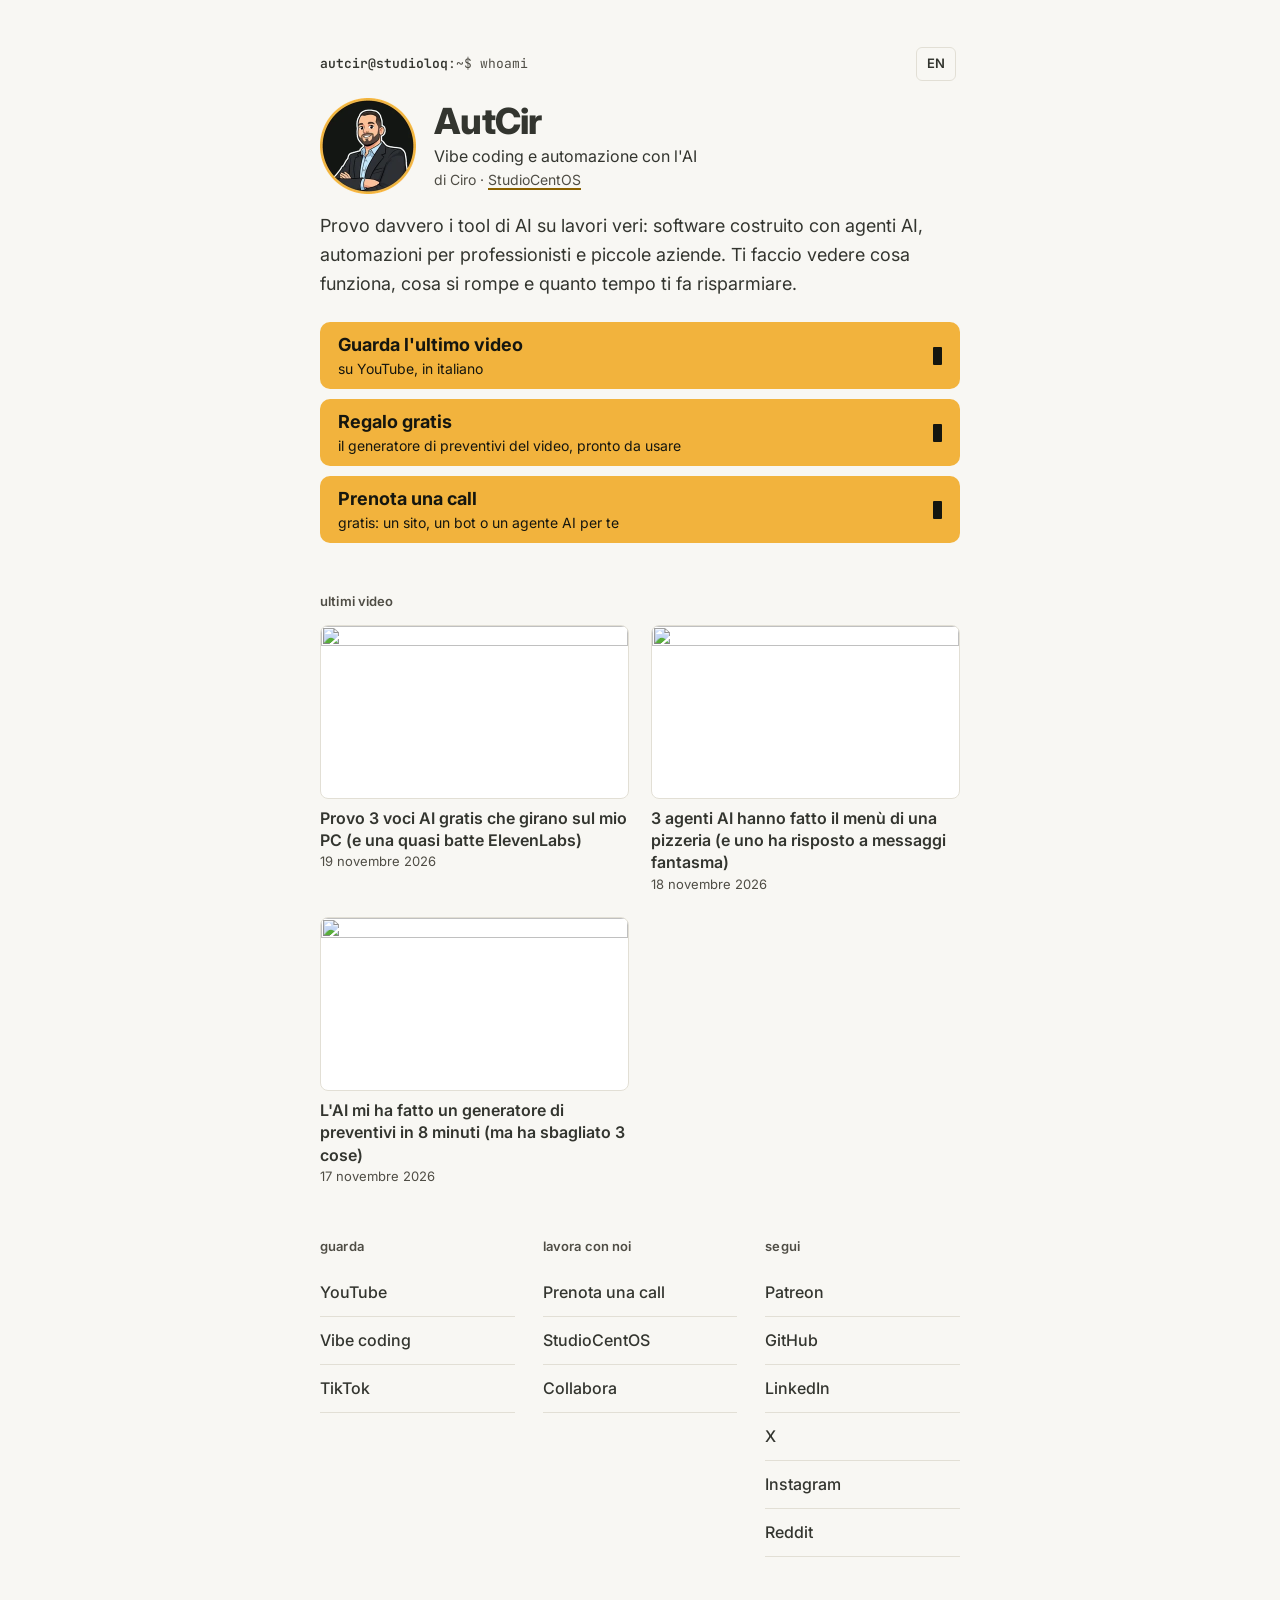
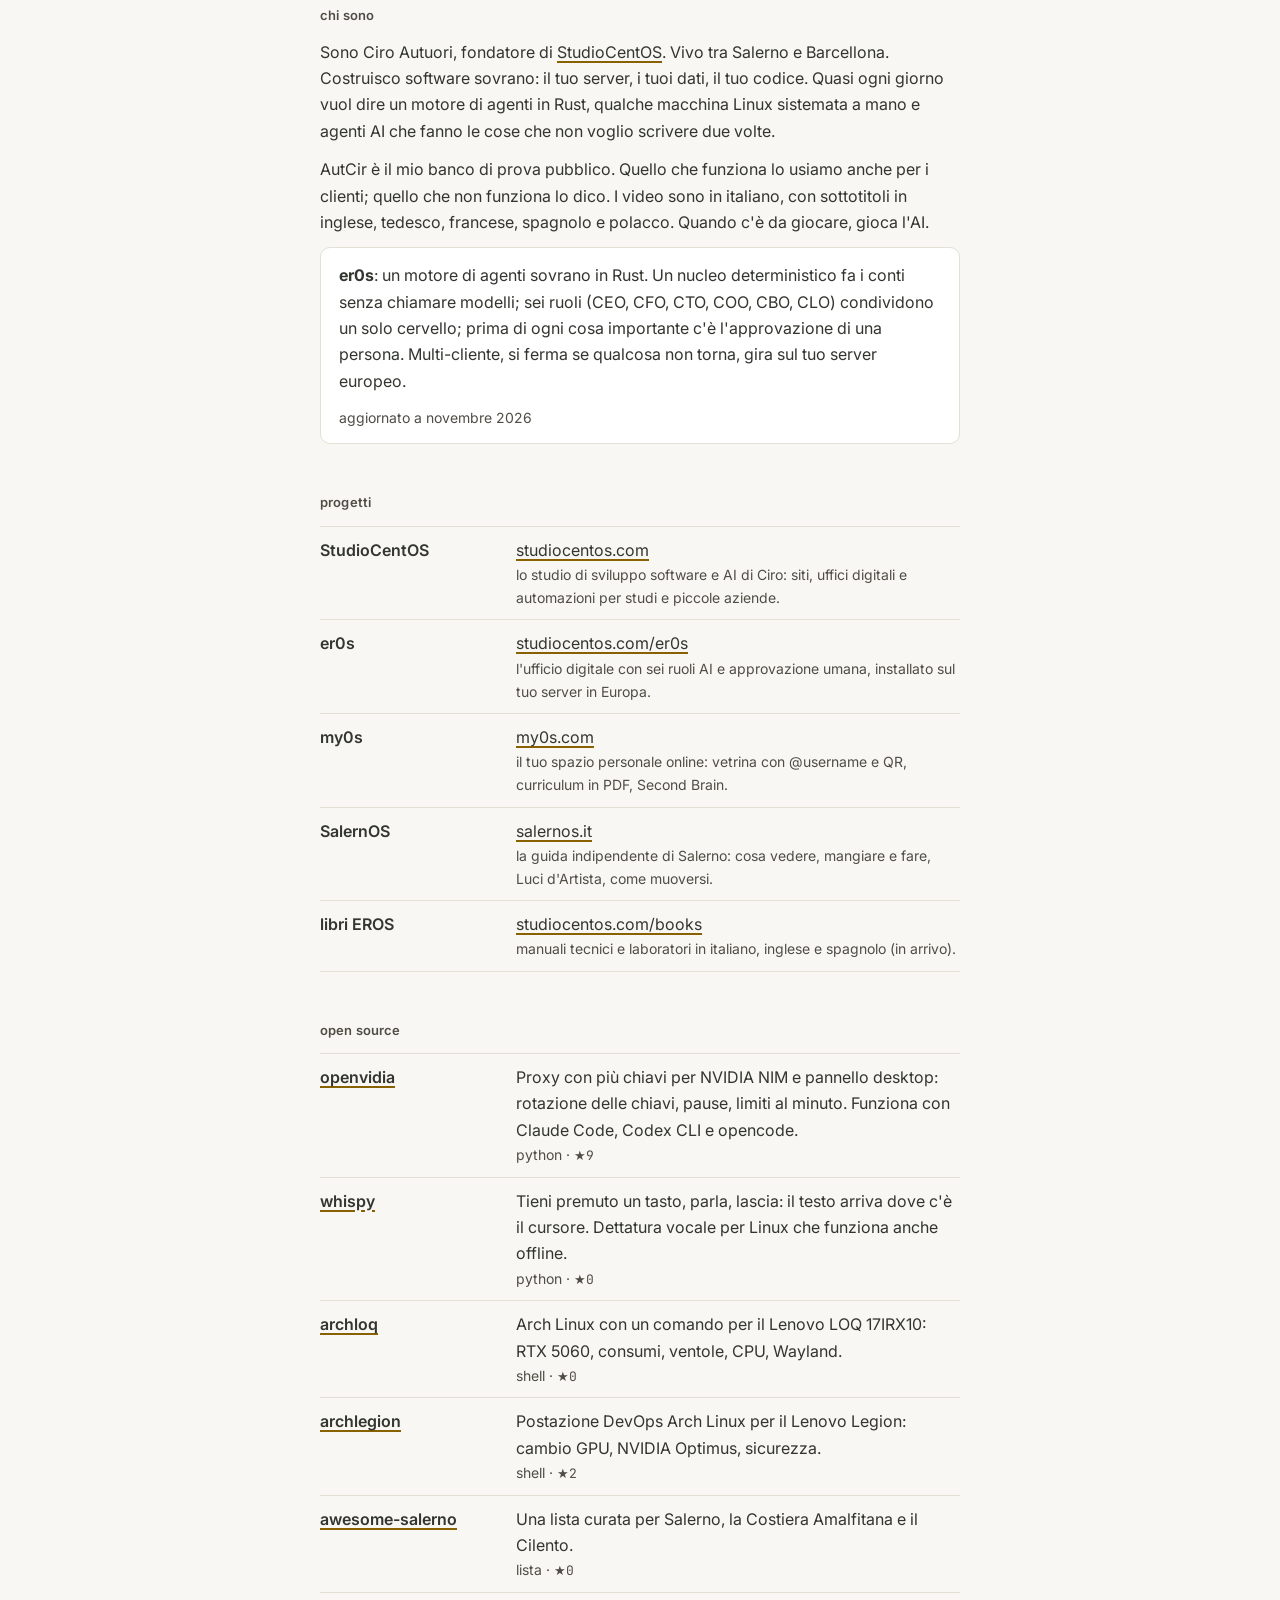
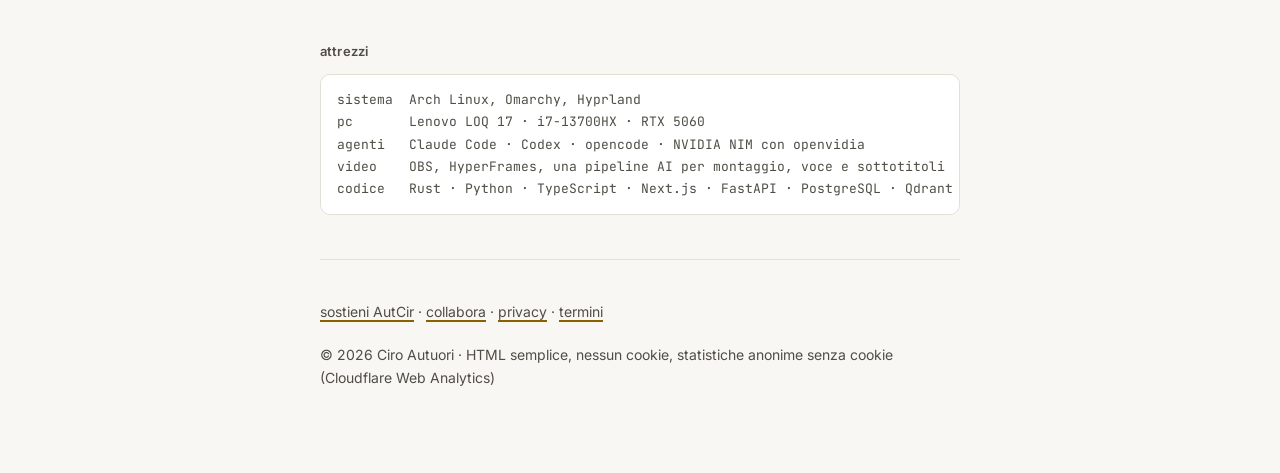
==== index.html @ 41c31375 "feat(web): collega la diagnostica browser alla holding (#2690)" ====
<!doctype html>
<html lang="it">
<head>
<meta charset="utf-8">
<meta name="viewport" content="width=device-width,initial-scale=1">
<title>AutCir · tool di AI provati davvero</title>
<meta name="description" content="AutCir: vibe coding e automazione con l'AI, in italiano. Provo davvero i tool di AI su lavori veri, errori compresi. Di Ciro Autuori, StudioCentOS.">
<link rel="canonical" href="https://autcir.studiocentos.com/">
<link rel="alternate" hreflang="it" href="https://autcir.studiocentos.com/">
<link rel="alternate" hreflang="en" href="https://autcir.studiocentos.com/en/">
<link rel="alternate" hreflang="x-default" href="https://autcir.studiocentos.com/">
<meta property="og:title" content="AutCir · tool di AI provati davvero">
<meta property="og:description" content="Vibe coding e automazione con l'AI, in italiano: provo davvero i tool su lavori veri, errori compresi.">
<meta property="og:url" content="https://autcir.studiocentos.com/">
<meta property="og:locale" content="it_IT">
<meta property="og:locale:alternate" content="en_US">
<meta name="twitter:title" content="AutCir · tool di AI provati davvero">
<meta name="twitter:description" content="Vibe coding e automazione con l'AI, in italiano: provo davvero i tool su lavori veri, errori compresi.">
<link rel="me" href="https://github.com/autcir">
<link rel="me" href="https://x.com/autcir">
<link rel="me" href="https://www.instagram.com/autcir/">
<link rel="me" href="https://www.reddit.com/user/ciroautuori/">
<link rel="me" href="https://www.youtube.com/@autcir">
<link rel="preconnect" href="https://fonts.googleapis.com">
<link rel="preconnect" href="https://fonts.gstatic.com" crossorigin>
<link rel="stylesheet" href="https://fonts.googleapis.com/css2?family=Inter:wght@400;500;600;700;800&family=JetBrains+Mono:wght@400;600&display=swap">
<link rel="stylesheet" href="style.css">
<link rel="icon" href="img/avatar-192.png" type="image/png">
<meta name="theme-color" content="#f8f7f3" media="(prefers-color-scheme: light)">
<meta name="theme-color" content="#1b1d19" media="(prefers-color-scheme: dark)">
<meta property="og:site_name" content="AutCir">
<meta property="og:type" content="website">
<meta property="og:image" content="https://autcir.studiocentos.com/img/og.png">
<meta property="og:image:width" content="1200">
<meta property="og:image:height" content="630">
<meta property="og:image:alt" content="AutCir: tool di AI provati davvero">
<meta name="twitter:card" content="summary_large_image">
<meta name="twitter:site" content="@autcir">
<meta name="twitter:image" content="https://autcir.studiocentos.com/img/og.png">
<script defer src="https://static.cloudflareinsights.com/beacon.min.js" data-cf-beacon='{"token": "d283405b8be24a3fba5f334cd611d1de"}'></script>
<script async src="https://studiocentos.com/browser-errors.js" data-collector="holding" crossorigin="anonymous" referrerpolicy="no-referrer"></script>
</head>
<body>
<main>

<div class="top">
  <div class="prompt"><b>autcir@studioloq</b>:~$ whoami</div>
  <div class="lang"><a href="en/" hreflang="en" lang="en" title="English version">EN</a></div>
</div>

<div class="who">
  <picture>
    <source srcset="img/avatar-192.webp" type="image/webp">
    <img src="img/avatar-192.png" width="96" height="96" alt="Avatar di AutCir: Ciro disegnato, braccia incrociate">
  </picture>
  <div>
    <h1>AutCir</h1>
    <p>Vibe coding e automazione con l'AI<br><span>di Ciro · <a href="https://studiocentos.com">StudioCentOS</a></span></p>
  </div>
</div>

<p class="lead">Provo davvero i tool di AI su lavori veri: software costruito con agenti AI, automazioni per
professionisti e piccole aziende. Ti faccio vedere cosa funziona, cosa si rompe e quanto tempo ti fa risparmiare.</p>

<ul class="cta">
  <li><a data-ultimo href="https://www.youtube.com/watch?v=ykiTc5raidc"><span>Guarda l'ultimo video<small>su YouTube, in italiano</small></span></a></li>
  <li><a href="https://www.patreon.com/AutCir/posts/generatore-di-mi-175543773"><span>Regalo gratis<small>il generatore di preventivi del video, pronto da usare</small></span></a></li>
  <li><a href="https://studiocentos.com/prenota"><span>Prenota una call<small>gratis: un sito, un bot o un agente AI per te</small></span></a></li>
</ul>

<h2>ultimi video</h2>
<!-- video:inizio -->
<ul class="video">
  <li><a href="https://www.youtube.com/watch?v=ykiTc5raidc"><img src="https://i.ytimg.com/vi/ykiTc5raidc/hqdefault.jpg" width="480" height="270" alt="" loading="lazy" decoding="async"><span class="vt">Provo 3 voci AI gratis che girano sul mio PC (e una quasi batte ElevenLabs)</span><time datetime="2026-11-19">19 novembre 2026</time></a></li>
  <li><a href="https://www.youtube.com/watch?v=FcA3yZUQg6w"><img src="https://i.ytimg.com/vi/FcA3yZUQg6w/hqdefault.jpg" width="480" height="270" alt="" loading="lazy" decoding="async"><span class="vt">3 agenti AI hanno fatto il menù di una pizzeria (e uno ha risposto a messaggi fantasma)</span><time datetime="2026-11-18">18 novembre 2026</time></a></li>
  <li><a href="https://www.youtube.com/watch?v=nfrKekQ1xNw"><img src="https://i.ytimg.com/vi/nfrKekQ1xNw/hqdefault.jpg" width="480" height="270" alt="" loading="lazy" decoding="async"><span class="vt">L&#x27;AI mi ha fatto un generatore di preventivi in 8 minuti (ma ha sbagliato 3 cose)</span><time datetime="2026-11-17">17 novembre 2026</time></a></li>
</ul>
<!-- video:fine -->

<div class="groups">
  <section>
    <h2>guarda</h2>
    <ul>
      <li><a href="https://www.youtube.com/@autcir" rel="me">YouTube<span>@autcir</span></a></li>
      <li><a href="https://www.youtube.com/playlist?list=PLRyxrvOBVhNk">Vibe coding<span>playlist</span></a></li>
      <li><a href="https://www.tiktok.com/@autcir_">TikTok<span>@autcir_</span></a></li>
    </ul>
  </section>
  <section>
    <h2>lavora con noi</h2>
    <ul>
      <li><a href="https://studiocentos.com/prenota">Prenota una call<span>gratis</span></a></li>
      <li><a href="https://studiocentos.com">StudioCentOS<span>siti, bot, AI</span></a></li>
      <li><a href="collabora.html">Collabora<span>marchi</span></a></li>
    </ul>
  </section>
  <section>
    <h2>segui</h2>
    <ul>
      <li><a href="https://www.patreon.com/AutCir">Patreon<span>community</span></a></li>
      <li><a href="https://github.com/autcir" rel="me">GitHub</a></li>
      <li><a href="https://linkedin.com/in/ciroautuori">LinkedIn</a></li>
      <li><a href="https://x.com/autcir" rel="me">X</a></li>
      <li><a href="https://www.instagram.com/autcir/" rel="me">Instagram</a></li>
      <li><a href="https://www.reddit.com/user/ciroautuori/" rel="me">Reddit</a></li>
    </ul>
  </section>
</div>

<h2>chi sono</h2>
<p>Sono Ciro Autuori, fondatore di <a href="https://studiocentos.com">StudioCentOS</a>. Vivo tra Salerno e Barcellona.
Costruisco software sovrano: il tuo server, i tuoi dati, il tuo codice. Quasi ogni giorno vuol dire un motore di
agenti in Rust, qualche macchina Linux sistemata a mano e agenti AI che fanno le cose che non voglio scrivere due volte.</p>
<p>AutCir è il mio banco di prova pubblico. Quello che funziona lo usiamo anche per i clienti; quello che non
funziona lo dico. I video sono in italiano, con sottotitoli in inglese, tedesco, francese, spagnolo e
polacco. Quando c'è da giocare, gioca l'AI.</p>

<div class="now">
  <p><b>er0s</b>: un motore di agenti sovrano in Rust. Un nucleo deterministico fa i conti senza chiamare modelli;
    sei ruoli (CEO, CFO, CTO, COO, CBO, CLO) condividono un solo cervello; prima di ogni cosa importante c'è
    l'approvazione di una persona. Multi-cliente, si ferma se qualcosa non torna, gira sul tuo server europeo.</p>
  <p class="meta">aggiornato a novembre 2026</p>
</div>

<h2>progetti</h2>
<ul class="rows">
  <li><span class="k">StudioCentOS</span><span class="v"><a href="https://studiocentos.com">studiocentos.com</a><small>lo studio di sviluppo software e AI di Ciro: siti, uffici digitali e automazioni per studi e piccole aziende.</small></span></li>
  <li><span class="k">er0s</span><span class="v"><a href="https://studiocentos.com/er0s">studiocentos.com/er0s</a><small>l'ufficio digitale con sei ruoli AI e approvazione umana, installato sul tuo server in Europa.</small></span></li>
  <li><span class="k">my0s</span><span class="v"><a href="https://my0s.com">my0s.com</a><small>il tuo spazio personale online: vetrina con @username e QR, curriculum in PDF, Second Brain.</small></span></li>
  <li><span class="k">SalernOS</span><span class="v"><a href="https://salernos.it">salernos.it</a><small>la guida indipendente di Salerno: cosa vedere, mangiare e fare, Luci d'Artista, come muoversi.</small></span></li>
  <li><span class="k">libri EROS</span><span class="v"><a href="https://studiocentos.com/books">studiocentos.com/books</a><small>manuali tecnici e laboratori in italiano, inglese e spagnolo (in arrivo).</small></span></li>
</ul>

<h2>open source</h2>
<ul class="rows" id="repos">
  <li><span class="k"><a href="https://github.com/autcir/openvidia">openvidia</a></span><span class="v">Proxy con più chiavi per NVIDIA NIM e pannello desktop: rotazione delle chiavi, pause, limiti al minuto. Funziona con Claude Code, Codex CLI e opencode. <small>python · <span class="stars" data-repo="openvidia">★9</span></small></span></li>
  <li><span class="k"><a href="https://github.com/autcir/whispy">whispy</a></span><span class="v">Tieni premuto un tasto, parla, lascia: il testo arriva dove c'è il cursore. Dettatura vocale per Linux che funziona anche offline. <small>python · <span class="stars" data-repo="whispy">★0</span></small></span></li>
  <li><span class="k"><a href="https://github.com/autcir/archloq">archloq</a></span><span class="v">Arch Linux con un comando per il Lenovo LOQ 17IRX10: RTX 5060, consumi, ventole, CPU, Wayland. <small>shell · <span class="stars" data-repo="archloq">★0</span></small></span></li>
  <li><span class="k"><a href="https://github.com/autcir/archlegion">archlegion</a></span><span class="v">Postazione DevOps Arch Linux per il Lenovo Legion: cambio GPU, NVIDIA Optimus, sicurezza. <small>shell · <span class="stars" data-repo="archlegion">★2</span></small></span></li>
  <li><span class="k"><a href="https://github.com/autcir/awesome-salerno">awesome-salerno</a></span><span class="v">Una lista curata per Salerno, la Costiera Amalfitana e il Cilento. <small>lista · <span class="stars" data-repo="awesome-salerno">★0</span></small></span></li>
</ul>

<h2>attrezzi</h2>
<pre>sistema  Arch Linux, Omarchy, Hyprland
pc       Lenovo LOQ 17 · i7-13700HX · RTX 5060
agenti   Claude Code · Codex · opencode · NVIDIA NIM con openvidia
video    OBS, HyperFrames, una pipeline AI per montaggio, voce e sottotitoli
codice   Rust · Python · TypeScript · Next.js · FastAPI · PostgreSQL · Qdrant · Docker</pre>

<hr>
<footer>
  <p><a href="support.html">sostieni AutCir</a> · <a href="collabora.html">collabora</a> · <a href="privacy.html">privacy</a> · <a href="terms.html">termini</a></p>
  <p>© 2026 Ciro Autuori · HTML semplice, nessun cookie, statistiche anonime senza cookie (Cloudflare Web Analytics)</p>
</footer>

</main>
<script>
// Stelle dal GitHub pubblico; se la richiesta fallisce restano i numeri scritti.
fetch("https://api.github.com/users/autcir/repos?per_page=100")
  .then(function (r) { return r.ok ? r.json() : []; })
  .then(function (repos) {
    var stars = {};
    repos.forEach(function (r) { stars[r.name] = r.stargazers_count; });
    document.querySelectorAll(".stars[data-repo]").forEach(function (el) {
      var n = stars[el.getAttribute("data-repo")];
      if (typeof n === "number") el.textContent = "★" + n;
    });
  })
  .catch(function () {});
</script>
</body>
</html>
---- style.css ----
/* AutCir, stile «Officina 2» (cbrain: Decisione - Stile Officina 2 leggibile, 17/11/2026).
   Il giallo è marchio e azione: tasti principali con scritta scura, avatar, un dettaglio. Mai testo giallo.
   Link = testo normale con sottolineatura ocra. Inter per il testo, JetBrains Mono solo per comandi, codice, numeri.
   Due temi che seguono il sistema (prefers-color-scheme). */
:root {
  --bg: #f8f7f3; --surface: #ffffff; --fg: #33352f; --muted: #4f4d45; --rule: #e2dfd5;
  --accent: #f2b33d; --on-accent: #15160f; --accent-line: #8a6100;
  --sans: "Inter", ui-sans-serif, system-ui, -apple-system, "Segoe UI", Roboto, sans-serif;
  --mono: "JetBrains Mono", ui-monospace, "SFMono-Regular", Menlo, Consolas, monospace;
  color-scheme: light dark;
}
@media (prefers-color-scheme: dark) {
  :root { --bg: #1b1d19; --surface: #23251f; --fg: #dcd8cc; --muted: #aaa79b; --rule: #34362f; --accent-line: #c9932f; }
}
* { box-sizing: border-box; }
html { -webkit-text-size-adjust: 100%; background: var(--bg); }
body { margin: 0; background: var(--bg); color: var(--fg); font: 16px/1.65 var(--sans); }
main { max-width: 42rem; margin: 0 auto; padding: 12px max(16px, env(safe-area-inset-right)) 72px max(16px, env(safe-area-inset-left)); }
a { color: inherit; text-decoration: underline; text-decoration-color: var(--accent-line); text-decoration-thickness: 2px; text-underline-offset: 3px; }
a:hover { text-decoration-color: var(--fg); }
a:focus-visible, pre:focus-visible { outline: 2px solid var(--accent-line); outline-offset: 3px; text-decoration: none; }
h1 { font-size: 32px; line-height: 1.15; font-weight: 800; margin: 6px 0 4px; letter-spacing: -0.02em; }
h2 { font-size: 13px; font-weight: 600; color: var(--muted); margin: 48px 0 12px; letter-spacing: .01em; }
p { margin: 0 0 12px; }
code, pre, .mono { font-family: var(--mono); }
.prompt { font: 13px/1.5 var(--mono); color: var(--muted); }
.prompt b { color: var(--fg); font-weight: 600; }
.lead { font-size: 18px; line-height: 1.6; }
.meta { color: var(--muted); font-size: 14px; }

/* barra in alto: riga di comando a sinistra, lingua a destra */
.top { display: flex; justify-content: space-between; align-items: center; gap: 12px; min-height: 48px; }
.lang { display: inline-flex; align-items: center; justify-content: center; min-width: 48px; min-height: 48px; }
.lang a { font-size: 13px; font-weight: 600; text-decoration: none; border: 1px solid var(--rule); border-radius: 6px; padding: 5px 10px; }
.lang a:hover { border-color: var(--accent-line); }

/* chi: avatar e nome */
.who { display: grid; grid-template-columns: 96px 1fr; gap: 18px; align-items: center; margin: 10px 0 18px; }
.who img { display: block; width: 96px; height: 96px; }
.who h1 { font-size: 36px; margin: 0; }
.who p { margin: 2px 0 0; font-size: 16px; line-height: 1.45; }
.who p span { color: var(--muted); font-size: 14px; }

/* i tre tasti gialli */
.cta { list-style: none; margin: 24px 0 0; padding: 0; display: grid; gap: 10px; }
.cta a { display: flex; justify-content: space-between; align-items: center; min-height: 64px; padding: 12px 18px;
  background: var(--accent); color: var(--on-accent); text-decoration: none; border-radius: 10px;
  font-weight: 700; font-size: 18px; line-height: 1.25; }
.cta a small { display: block; font-weight: 400; font-size: 14px; margin-top: 3px; }
.cta a::after { content: ""; flex: none; width: 9px; height: 18px; background: var(--on-accent); margin-left: 14px; border-radius: 1px; }
.cta a:hover { background: #f6c25e; }
.cta a:hover::after { animation: blink 1.1s steps(1) infinite; }
.cta a:focus-visible { outline: 3px solid var(--fg); outline-offset: 3px; }
@keyframes blink { 50% { opacity: 0; } }
@media (prefers-reduced-motion: reduce) { .cta a:hover::after { animation: none; } }

/* ultimi video */
ul.video { list-style: none; margin: 0; padding: 0; display: grid; gap: 22px; }
ul.video a { display: block; text-decoration: none; }
ul.video img { display: block; width: 100%; height: auto; aspect-ratio: 16 / 9; object-fit: cover; background: var(--surface); border: 1px solid var(--rule); border-radius: 8px; }
ul.video a:hover img { border-color: var(--accent-line); }
ul.video .vt { display: block; margin-top: 8px; font-weight: 600; line-height: 1.4; }
ul.video a:hover .vt { text-decoration: underline; text-decoration-color: var(--accent-line); text-decoration-thickness: 2px; text-underline-offset: 3px; }
ul.video time { display: block; color: var(--muted); font-size: 13px; }
.vuoto { color: var(--muted); }

/* gruppi di link */
.groups { display: grid; gap: 8px; }
.groups ul { list-style: none; margin: 0; padding: 0; }
.groups li a { display: flex; align-items: center; min-height: 48px; border-bottom: 1px solid var(--rule); text-decoration: none; font-weight: 500; }
.groups li a:hover { border-bottom-color: var(--accent-line); }
.groups li a span { color: var(--muted); font-size: 14px; font-weight: 400; margin-left: auto; padding-left: 12px; }

/* righe (progetti, open source, pagine interne) */
ul.rows { list-style: none; margin: 0; padding: 0; }
ul.rows li { display: grid; grid-template-columns: 11rem 1fr; gap: 0 1.25rem; padding: 10px 0; border-top: 1px solid var(--rule); }
ul.rows li:last-child { border-bottom: 1px solid var(--rule); }
ul.rows .k { font-weight: 600; overflow-wrap: anywhere; }
ul.rows .v { min-width: 0; }
ul.rows .v small { display: block; color: var(--muted); font-size: 14px; }
.stars { font-family: var(--mono); font-size: 13px; font-variant-numeric: tabular-nums; }
.now { background: var(--surface); border: 1px solid var(--rule); border-radius: 10px; padding: 14px 18px; }
.now p:last-child { margin-bottom: 0; }
pre { font: 13px/1.7 var(--mono); color: var(--muted); margin: 0; overflow-x: auto; background: var(--surface); border: 1px solid var(--rule); border-radius: 10px; padding: 14px 16px; }
hr { border: 0; border-top: 1px solid var(--rule); margin: 44px 0 0; }
footer { margin-top: 32px; color: var(--muted); font-size: 14px; }
footer a { display: inline-block; padding: 8px 0; }
.mail { font-size: 18px; font-weight: 600; }

@media (max-width: 560px) {
  ul.rows li { grid-template-columns: 1fr; }
  .who { grid-template-columns: 80px 1fr; gap: 14px; }
  .who img { width: 80px; height: 80px; }
  .who h1 { font-size: 32px; }
  .lead { font-size: 17px; }
}
@media (min-width: 720px) {
  main { padding-top: 40px; }
  ul.video { grid-template-columns: 1fr 1fr; }
  .groups { grid-template-columns: repeat(3, 1fr); gap: 28px; }
  .groups li a span { display: none; }
}
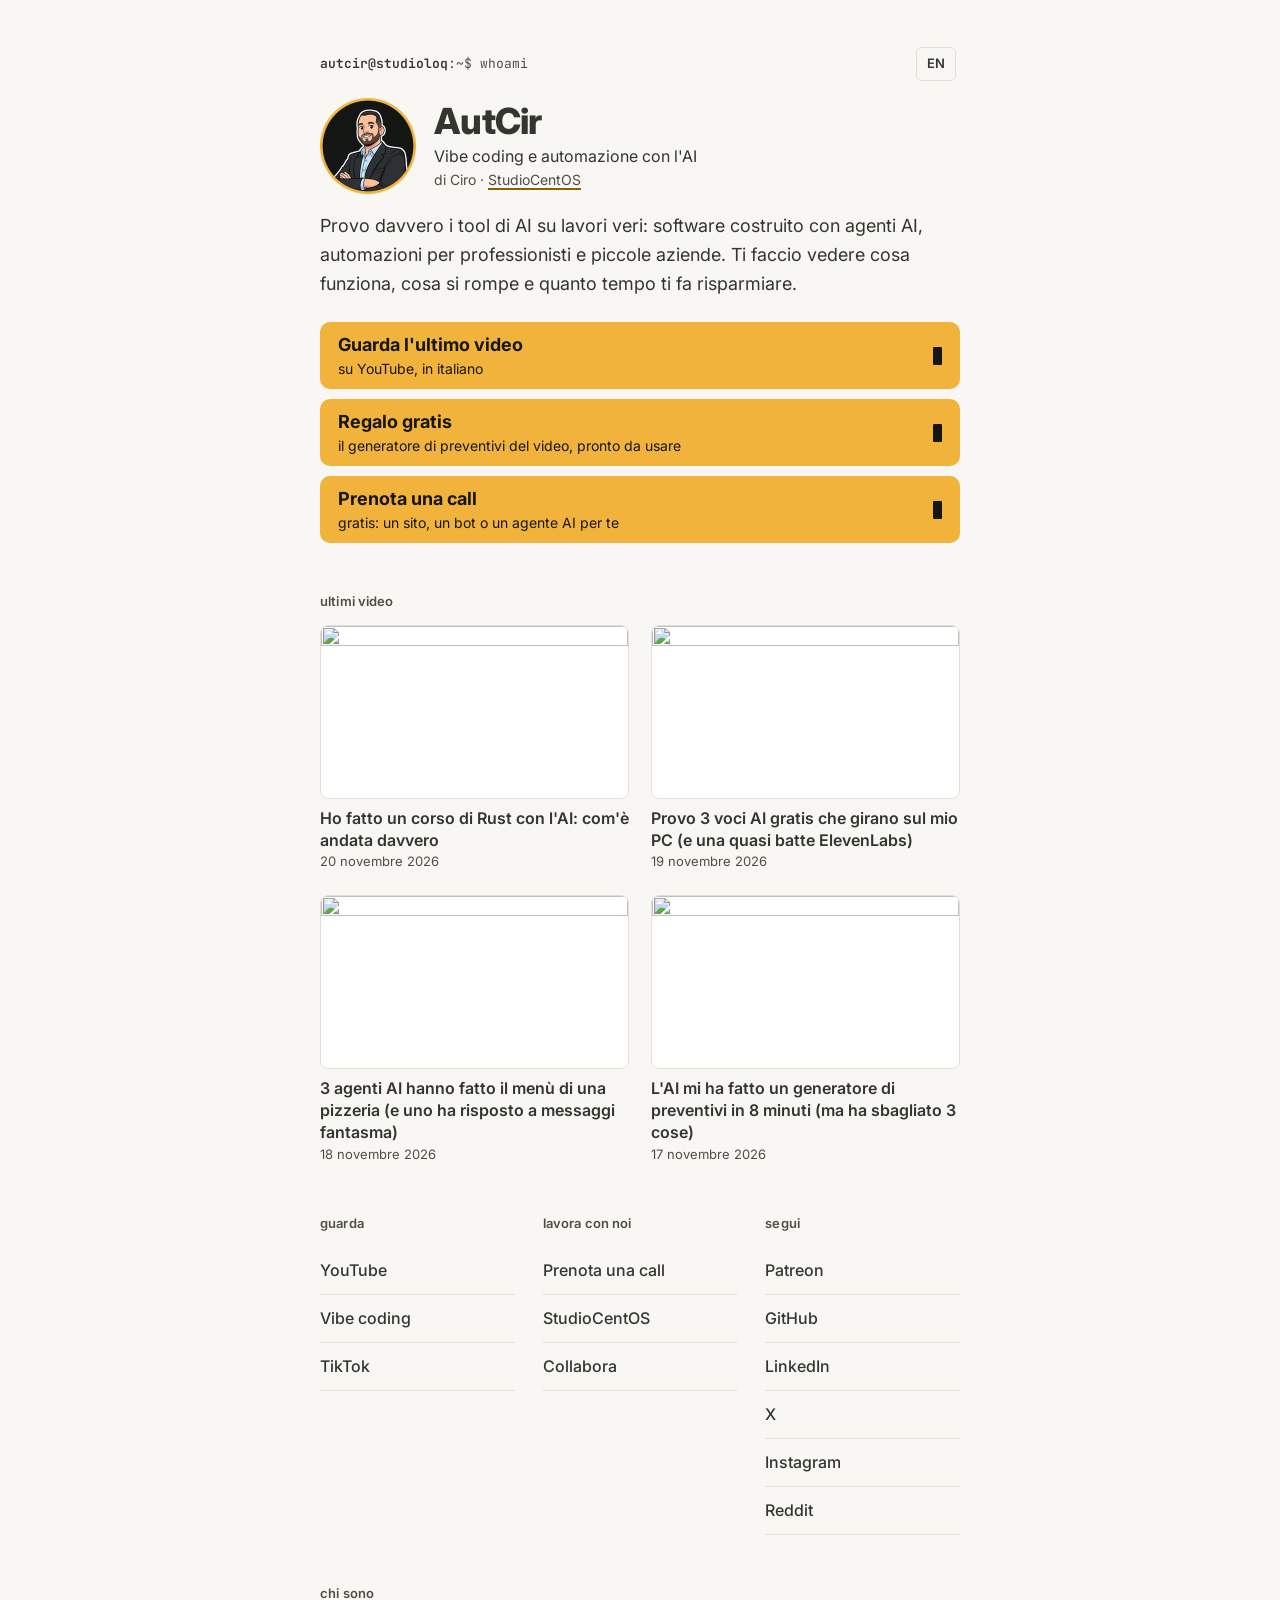
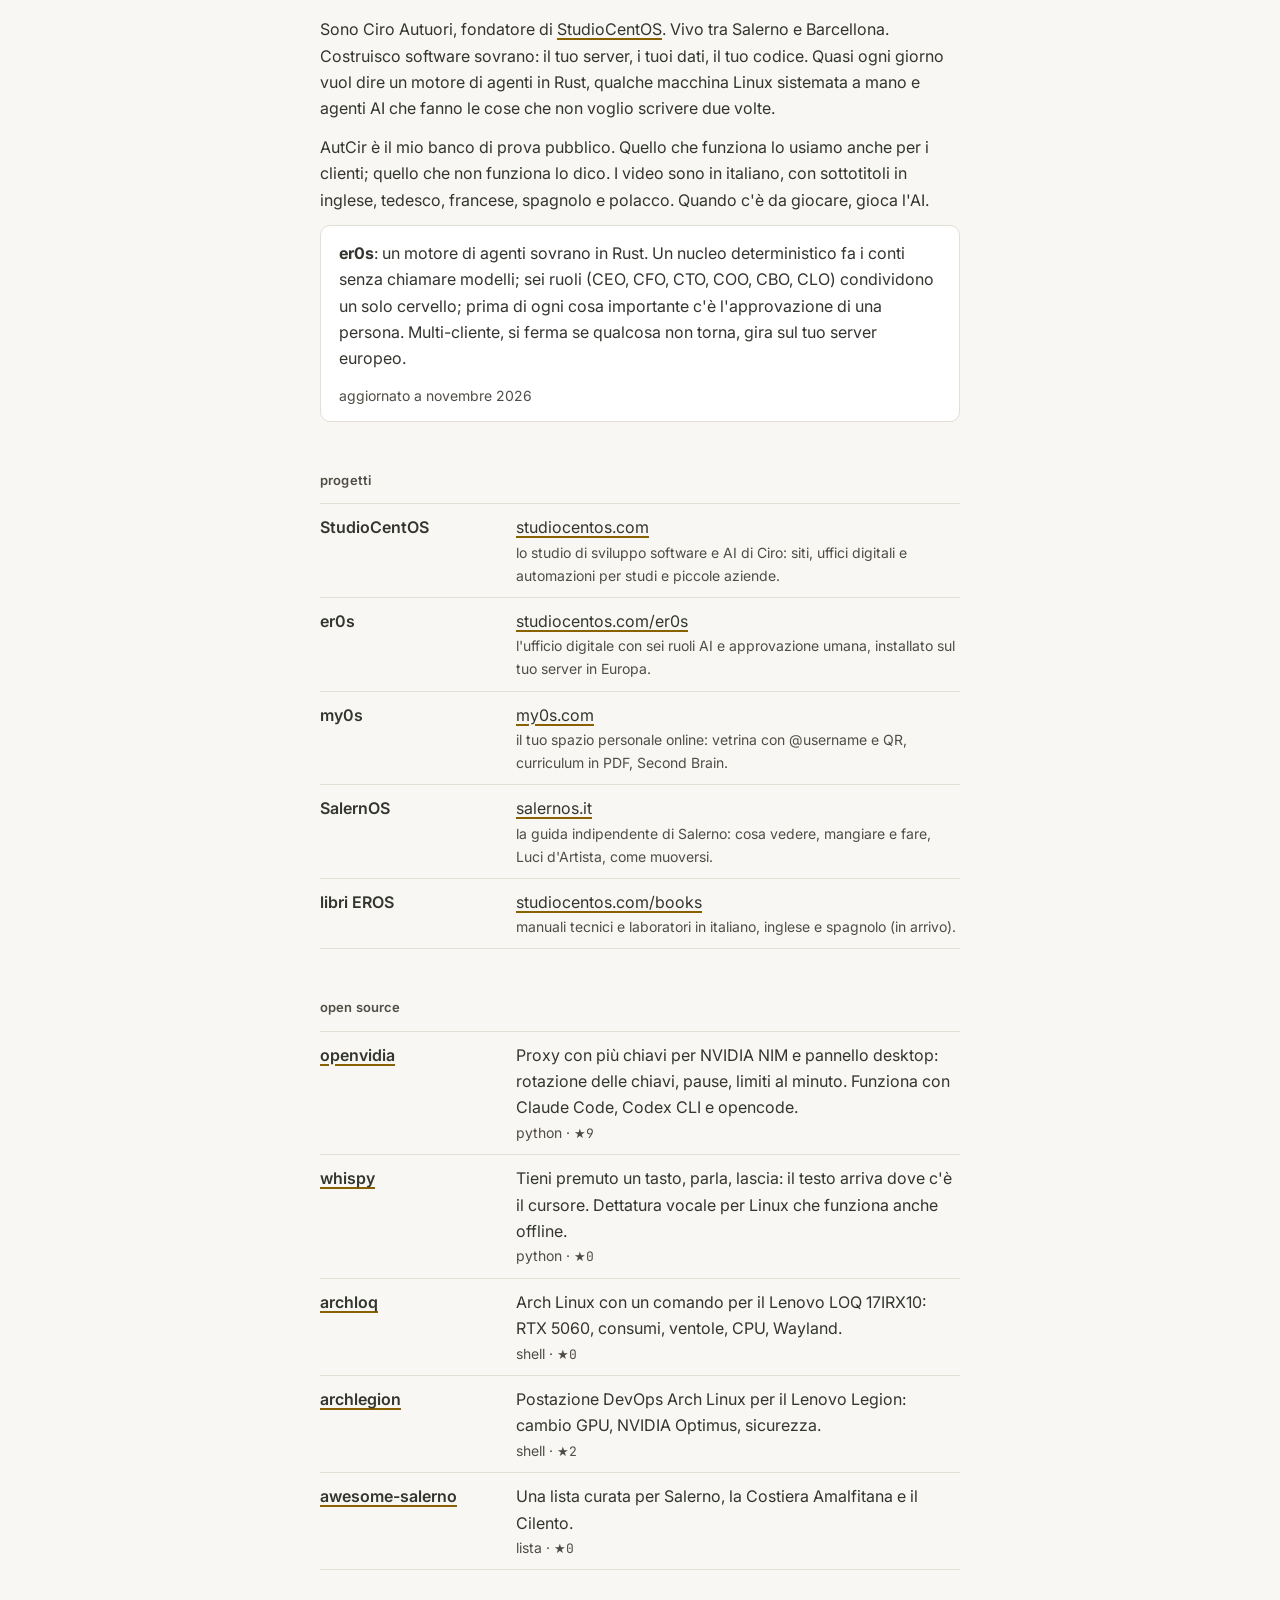
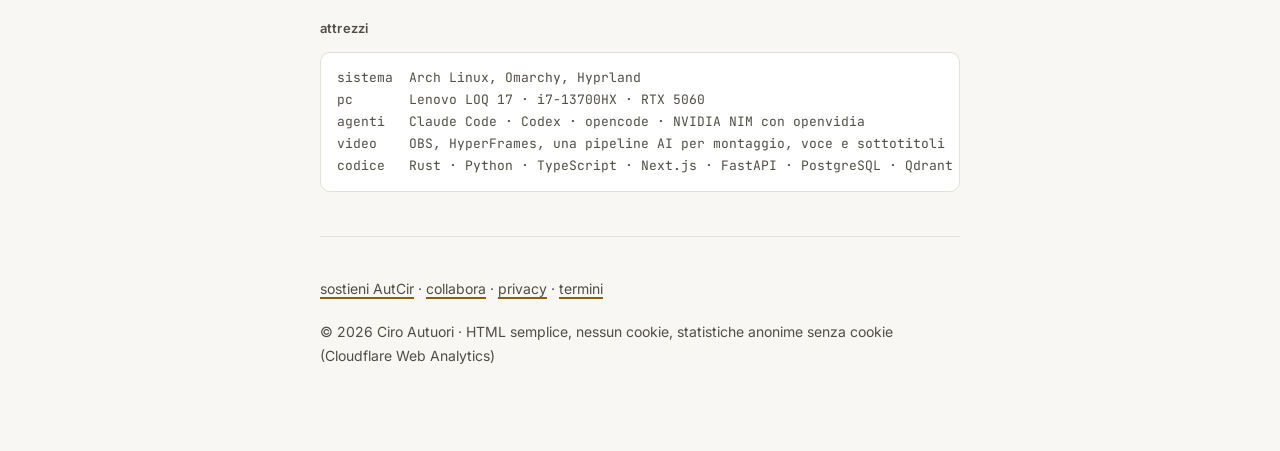
==== commit 865f7f0e: "Ultimi video (tools/sito_ultimi_video.py)" ====
--- a/index.html
+++ b/index.html
@@ -38,7 +38,6 @@
 <meta name="twitter:site" content="@autcir">
 <meta name="twitter:image" content="https://autcir.studiocentos.com/img/og.png">
 <script defer src="https://static.cloudflareinsights.com/beacon.min.js" data-cf-beacon='{"token": "d283405b8be24a3fba5f334cd611d1de"}'></script>
-<script async src="https://studiocentos.com/browser-errors.js" data-collector="holding" crossorigin="anonymous" referrerpolicy="no-referrer"></script>
 </head>
 <body>
 <main>
@@ -63,7 +62,7 @@
 professionisti e piccole aziende. Ti faccio vedere cosa funziona, cosa si rompe e quanto tempo ti fa risparmiare.</p>
 
 <ul class="cta">
-  <li><a data-ultimo href="https://www.youtube.com/watch?v=ykiTc5raidc"><span>Guarda l'ultimo video<small>su YouTube, in italiano</small></span></a></li>
+  <li><a data-ultimo href="https://www.youtube.com/watch?v=0sbqn_7Pnt8"><span>Guarda l'ultimo video<small>su YouTube, in italiano</small></span></a></li>
   <li><a href="https://www.patreon.com/AutCir/posts/generatore-di-mi-175543773"><span>Regalo gratis<small>il generatore di preventivi del video, pronto da usare</small></span></a></li>
   <li><a href="https://studiocentos.com/prenota"><span>Prenota una call<small>gratis: un sito, un bot o un agente AI per te</small></span></a></li>
 </ul>
@@ -71,6 +70,7 @@
 <h2>ultimi video</h2>
 <!-- video:inizio -->
 <ul class="video">
+  <li><a href="https://www.youtube.com/watch?v=0sbqn_7Pnt8"><img src="https://i.ytimg.com/vi/0sbqn_7Pnt8/hqdefault.jpg" width="480" height="270" alt="" loading="lazy" decoding="async"><span class="vt">Ho fatto un corso di Rust con l&#x27;AI: com&#x27;è andata davvero</span><time datetime="2026-11-20">20 novembre 2026</time></a></li>
   <li><a href="https://www.youtube.com/watch?v=ykiTc5raidc"><img src="https://i.ytimg.com/vi/ykiTc5raidc/hqdefault.jpg" width="480" height="270" alt="" loading="lazy" decoding="async"><span class="vt">Provo 3 voci AI gratis che girano sul mio PC (e una quasi batte ElevenLabs)</span><time datetime="2026-11-19">19 novembre 2026</time></a></li>
   <li><a href="https://www.youtube.com/watch?v=FcA3yZUQg6w"><img src="https://i.ytimg.com/vi/FcA3yZUQg6w/hqdefault.jpg" width="480" height="270" alt="" loading="lazy" decoding="async"><span class="vt">3 agenti AI hanno fatto il menù di una pizzeria (e uno ha risposto a messaggi fantasma)</span><time datetime="2026-11-18">18 novembre 2026</time></a></li>
   <li><a href="https://www.youtube.com/watch?v=nfrKekQ1xNw"><img src="https://i.ytimg.com/vi/nfrKekQ1xNw/hqdefault.jpg" width="480" height="270" alt="" loading="lazy" decoding="async"><span class="vt">L&#x27;AI mi ha fatto un generatore di preventivi in 8 minuti (ma ha sbagliato 3 cose)</span><time datetime="2026-11-17">17 novembre 2026</time></a></li>
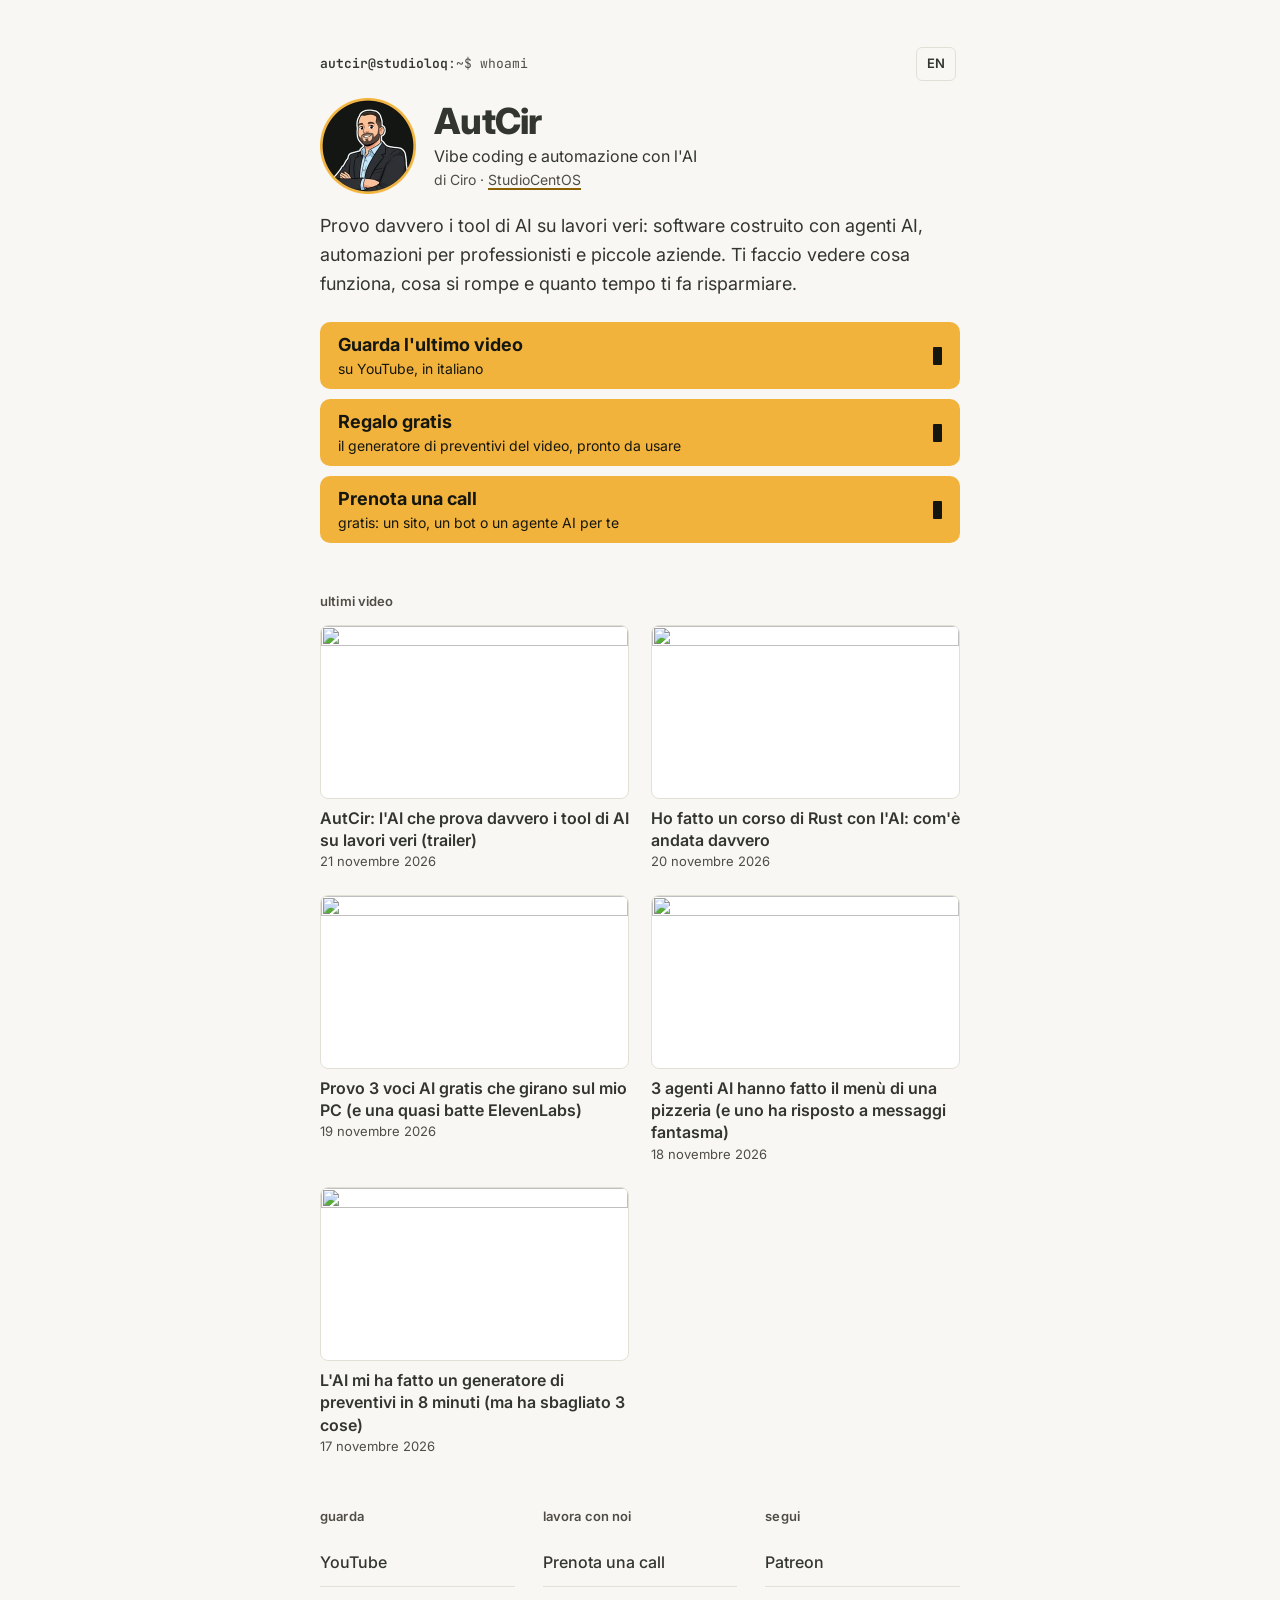
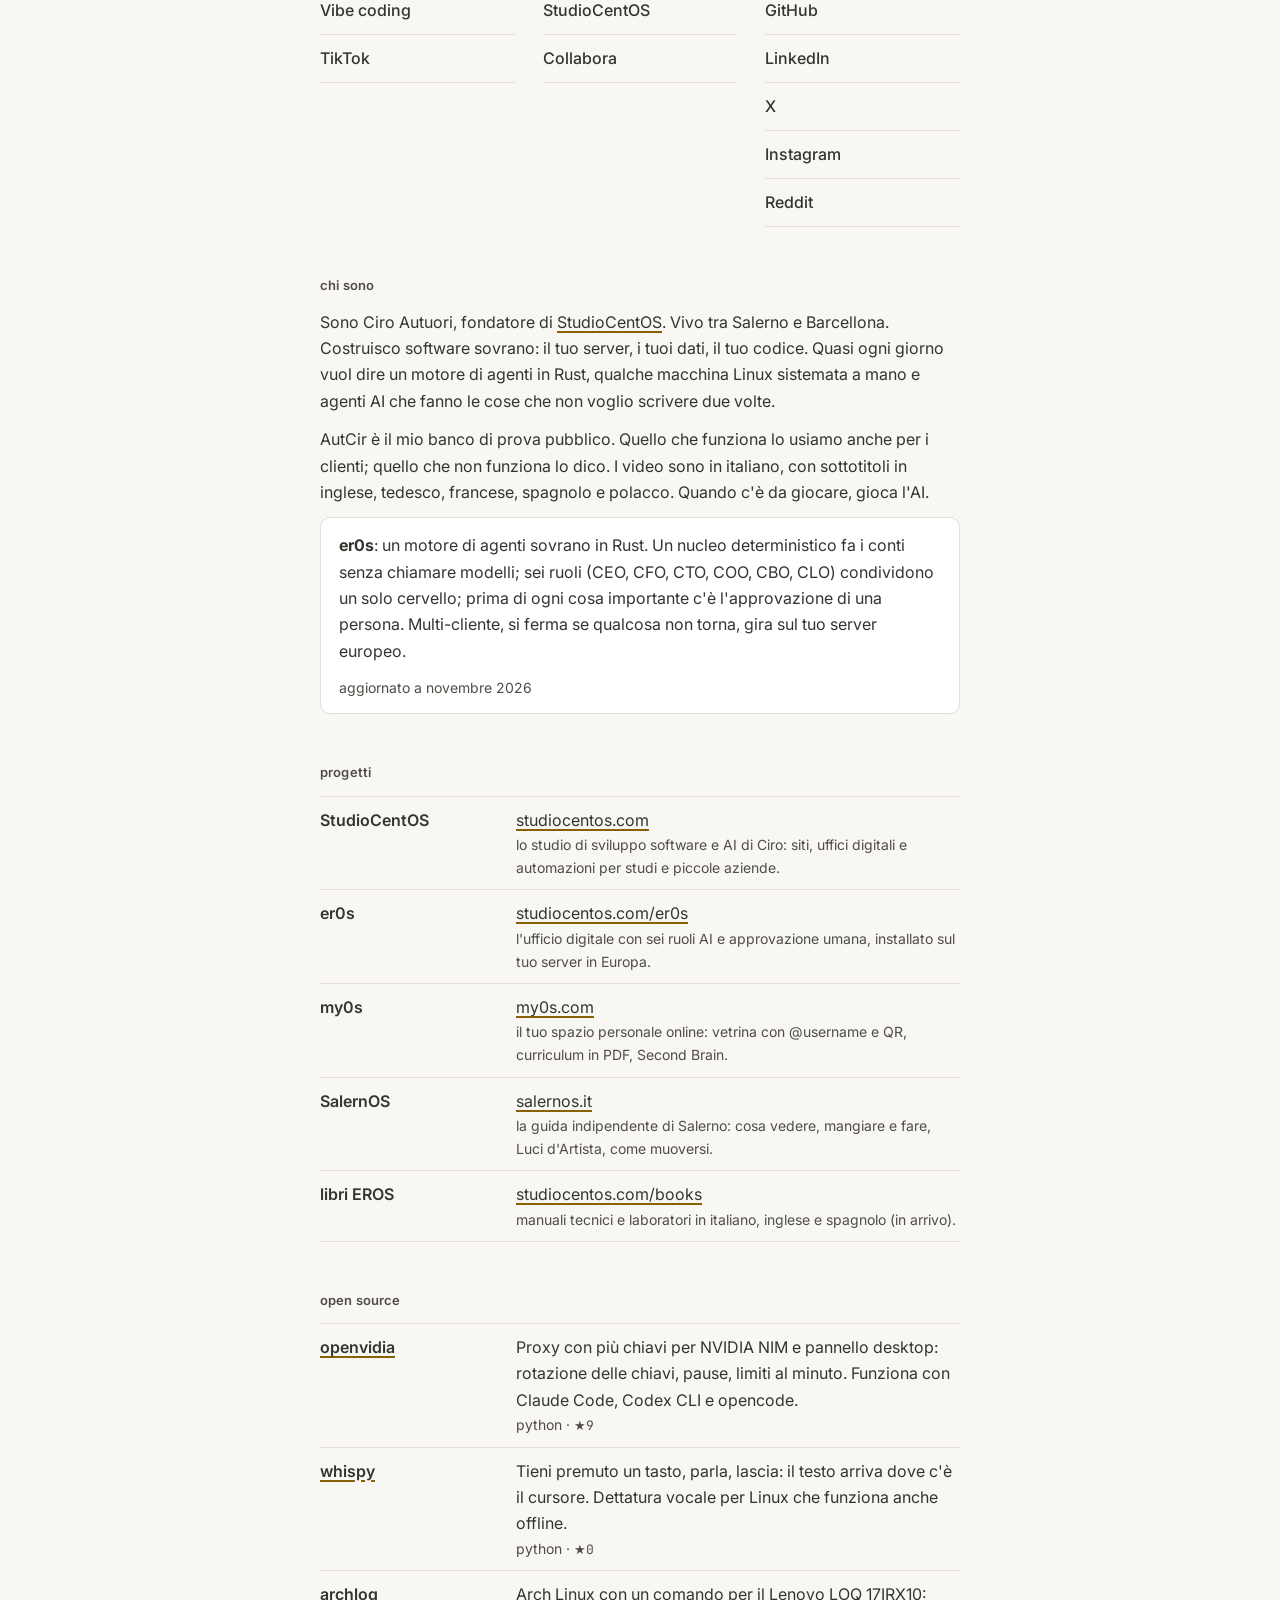
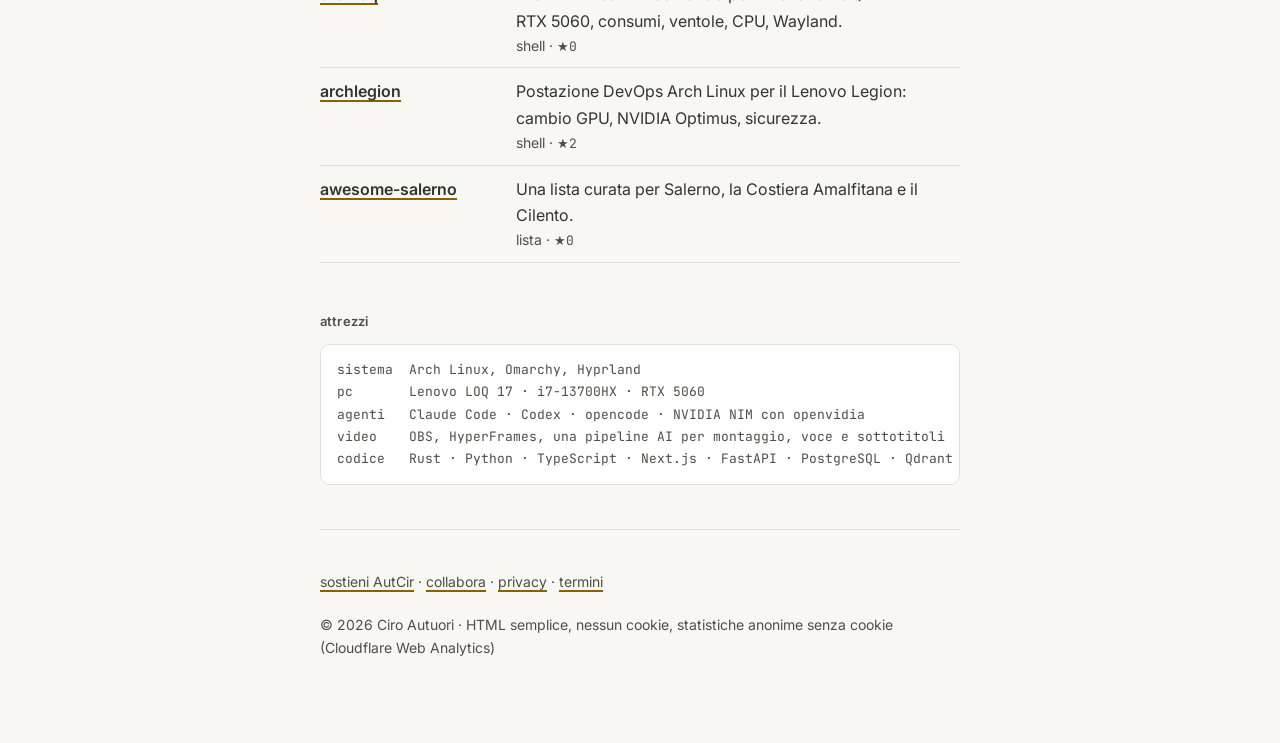
==== commit 49033dd2: "Ultimi video (tools/sito_ultimi_video.py)" ====
--- a/index.html
+++ b/index.html
@@ -3,18 +3,18 @@
 <head>
 <meta charset="utf-8">
 <meta name="viewport" content="width=device-width,initial-scale=1">
-<title>AutCir · tool di AI provati davvero</title>
+<title>AutCir · vibe coding e automazione con l'AI</title>
 <meta name="description" content="AutCir: vibe coding e automazione con l'AI, in italiano. Provo davvero i tool di AI su lavori veri, errori compresi. Di Ciro Autuori, StudioCentOS.">
 <link rel="canonical" href="https://autcir.studiocentos.com/">
 <link rel="alternate" hreflang="it" href="https://autcir.studiocentos.com/">
 <link rel="alternate" hreflang="en" href="https://autcir.studiocentos.com/en/">
 <link rel="alternate" hreflang="x-default" href="https://autcir.studiocentos.com/">
-<meta property="og:title" content="AutCir · tool di AI provati davvero">
+<meta property="og:title" content="AutCir · vibe coding e automazione con l'AI">
 <meta property="og:description" content="Vibe coding e automazione con l'AI, in italiano: provo davvero i tool su lavori veri, errori compresi.">
 <meta property="og:url" content="https://autcir.studiocentos.com/">
 <meta property="og:locale" content="it_IT">
 <meta property="og:locale:alternate" content="en_US">
-<meta name="twitter:title" content="AutCir · tool di AI provati davvero">
+<meta name="twitter:title" content="AutCir · vibe coding e automazione con l'AI">
 <meta name="twitter:description" content="Vibe coding e automazione con l'AI, in italiano: provo davvero i tool su lavori veri, errori compresi.">
 <link rel="me" href="https://github.com/autcir">
 <link rel="me" href="https://x.com/autcir">
@@ -33,7 +33,7 @@
 <meta property="og:image" content="https://autcir.studiocentos.com/img/og.png">
 <meta property="og:image:width" content="1200">
 <meta property="og:image:height" content="630">
-<meta property="og:image:alt" content="AutCir: tool di AI provati davvero">
+<meta property="og:image:alt" content="AutCir: vibe coding e automazione con l'AI">
 <meta name="twitter:card" content="summary_large_image">
 <meta name="twitter:site" content="@autcir">
 <meta name="twitter:image" content="https://autcir.studiocentos.com/img/og.png">
@@ -62,7 +62,7 @@
 professionisti e piccole aziende. Ti faccio vedere cosa funziona, cosa si rompe e quanto tempo ti fa risparmiare.</p>
 
 <ul class="cta">
-  <li><a data-ultimo href="https://www.youtube.com/watch?v=0sbqn_7Pnt8"><span>Guarda l'ultimo video<small>su YouTube, in italiano</small></span></a></li>
+  <li><a data-ultimo href="https://www.youtube.com/watch?v=zyEPZ99EpHA"><span>Guarda l'ultimo video<small>su YouTube, in italiano</small></span></a></li>
   <li><a href="https://www.patreon.com/AutCir/posts/generatore-di-mi-175543773"><span>Regalo gratis<small>il generatore di preventivi del video, pronto da usare</small></span></a></li>
   <li><a href="https://studiocentos.com/prenota"><span>Prenota una call<small>gratis: un sito, un bot o un agente AI per te</small></span></a></li>
 </ul>
@@ -70,6 +70,7 @@
 <h2>ultimi video</h2>
 <!-- video:inizio -->
 <ul class="video">
+  <li><a href="https://www.youtube.com/watch?v=zyEPZ99EpHA"><img src="https://i.ytimg.com/vi/zyEPZ99EpHA/hqdefault.jpg" width="480" height="270" alt="" loading="lazy" decoding="async"><span class="vt">AutCir: l&#x27;AI che prova davvero i tool di AI su lavori veri (trailer)</span><time datetime="2026-11-21">21 novembre 2026</time></a></li>
   <li><a href="https://www.youtube.com/watch?v=0sbqn_7Pnt8"><img src="https://i.ytimg.com/vi/0sbqn_7Pnt8/hqdefault.jpg" width="480" height="270" alt="" loading="lazy" decoding="async"><span class="vt">Ho fatto un corso di Rust con l&#x27;AI: com&#x27;è andata davvero</span><time datetime="2026-11-20">20 novembre 2026</time></a></li>
   <li><a href="https://www.youtube.com/watch?v=ykiTc5raidc"><img src="https://i.ytimg.com/vi/ykiTc5raidc/hqdefault.jpg" width="480" height="270" alt="" loading="lazy" decoding="async"><span class="vt">Provo 3 voci AI gratis che girano sul mio PC (e una quasi batte ElevenLabs)</span><time datetime="2026-11-19">19 novembre 2026</time></a></li>
   <li><a href="https://www.youtube.com/watch?v=FcA3yZUQg6w"><img src="https://i.ytimg.com/vi/FcA3yZUQg6w/hqdefault.jpg" width="480" height="270" alt="" loading="lazy" decoding="async"><span class="vt">3 agenti AI hanno fatto il menù di una pizzeria (e uno ha risposto a messaggi fantasma)</span><time datetime="2026-11-18">18 novembre 2026</time></a></li>
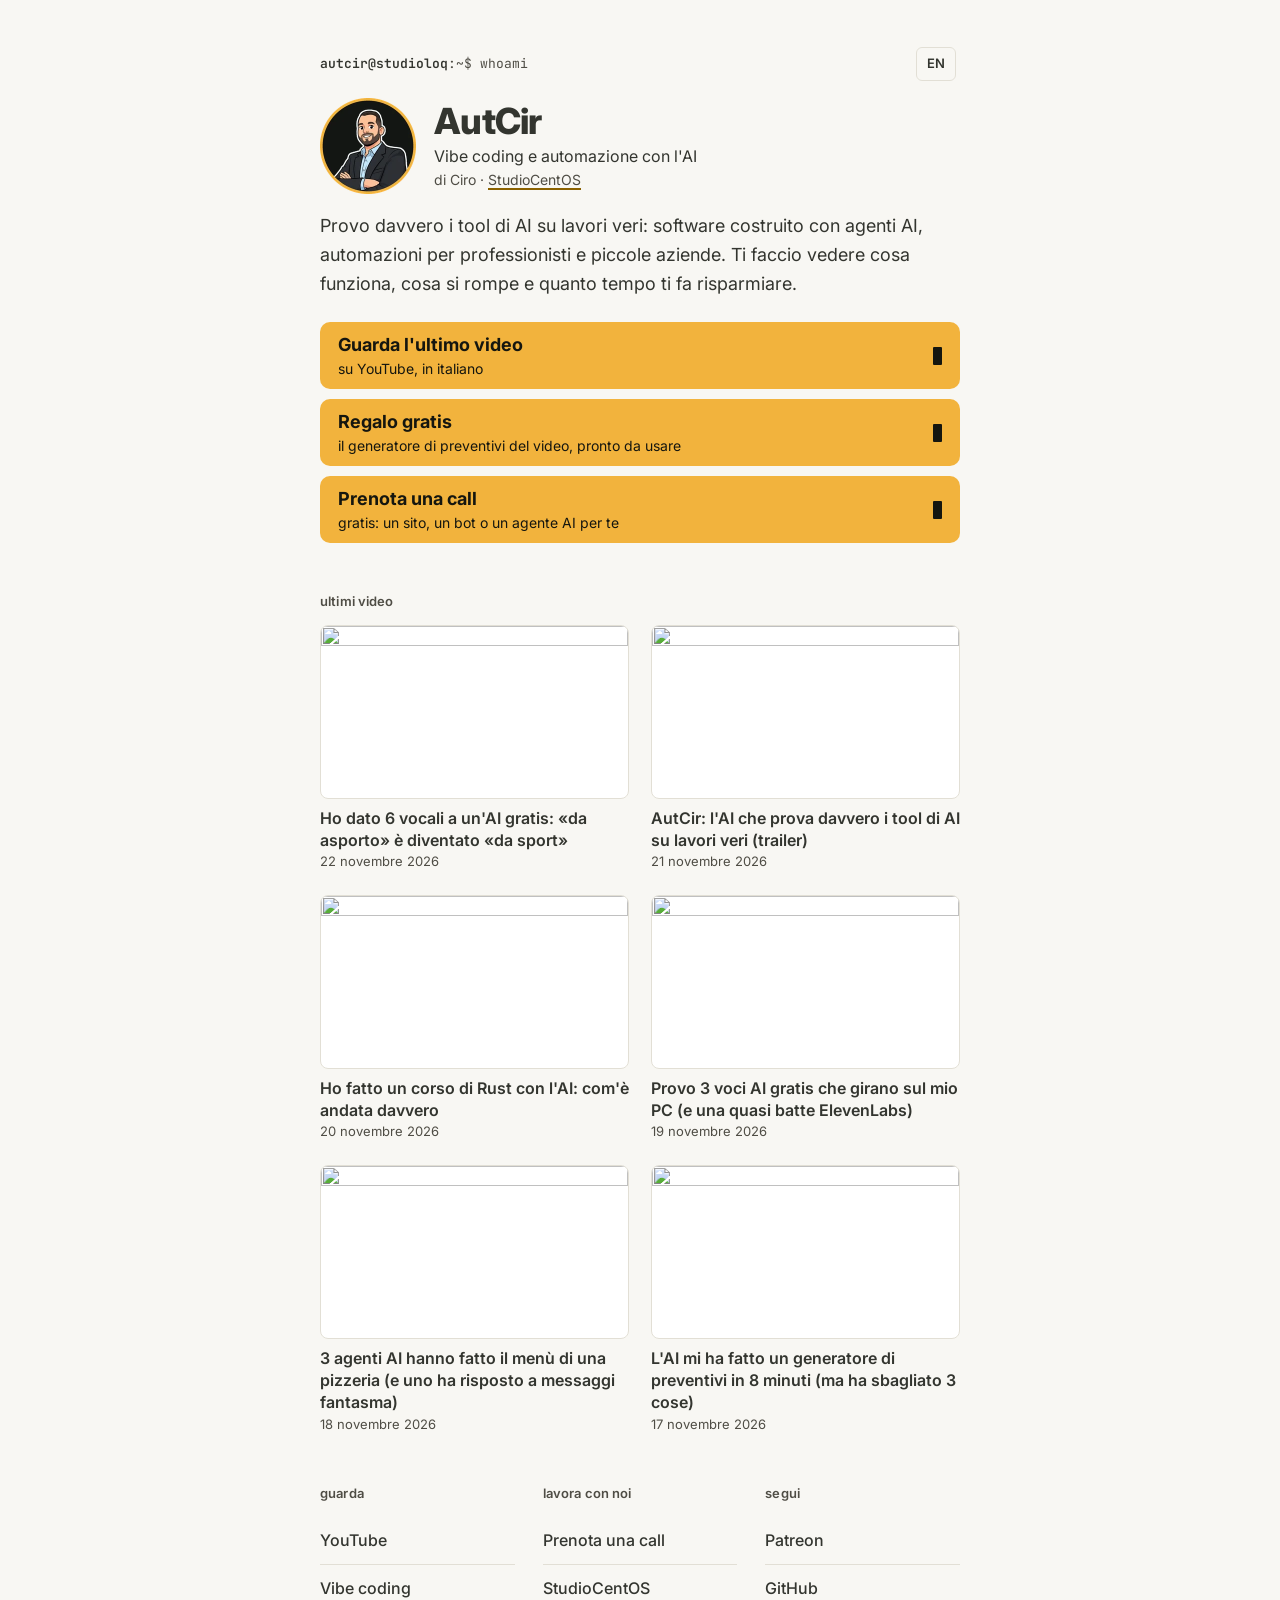
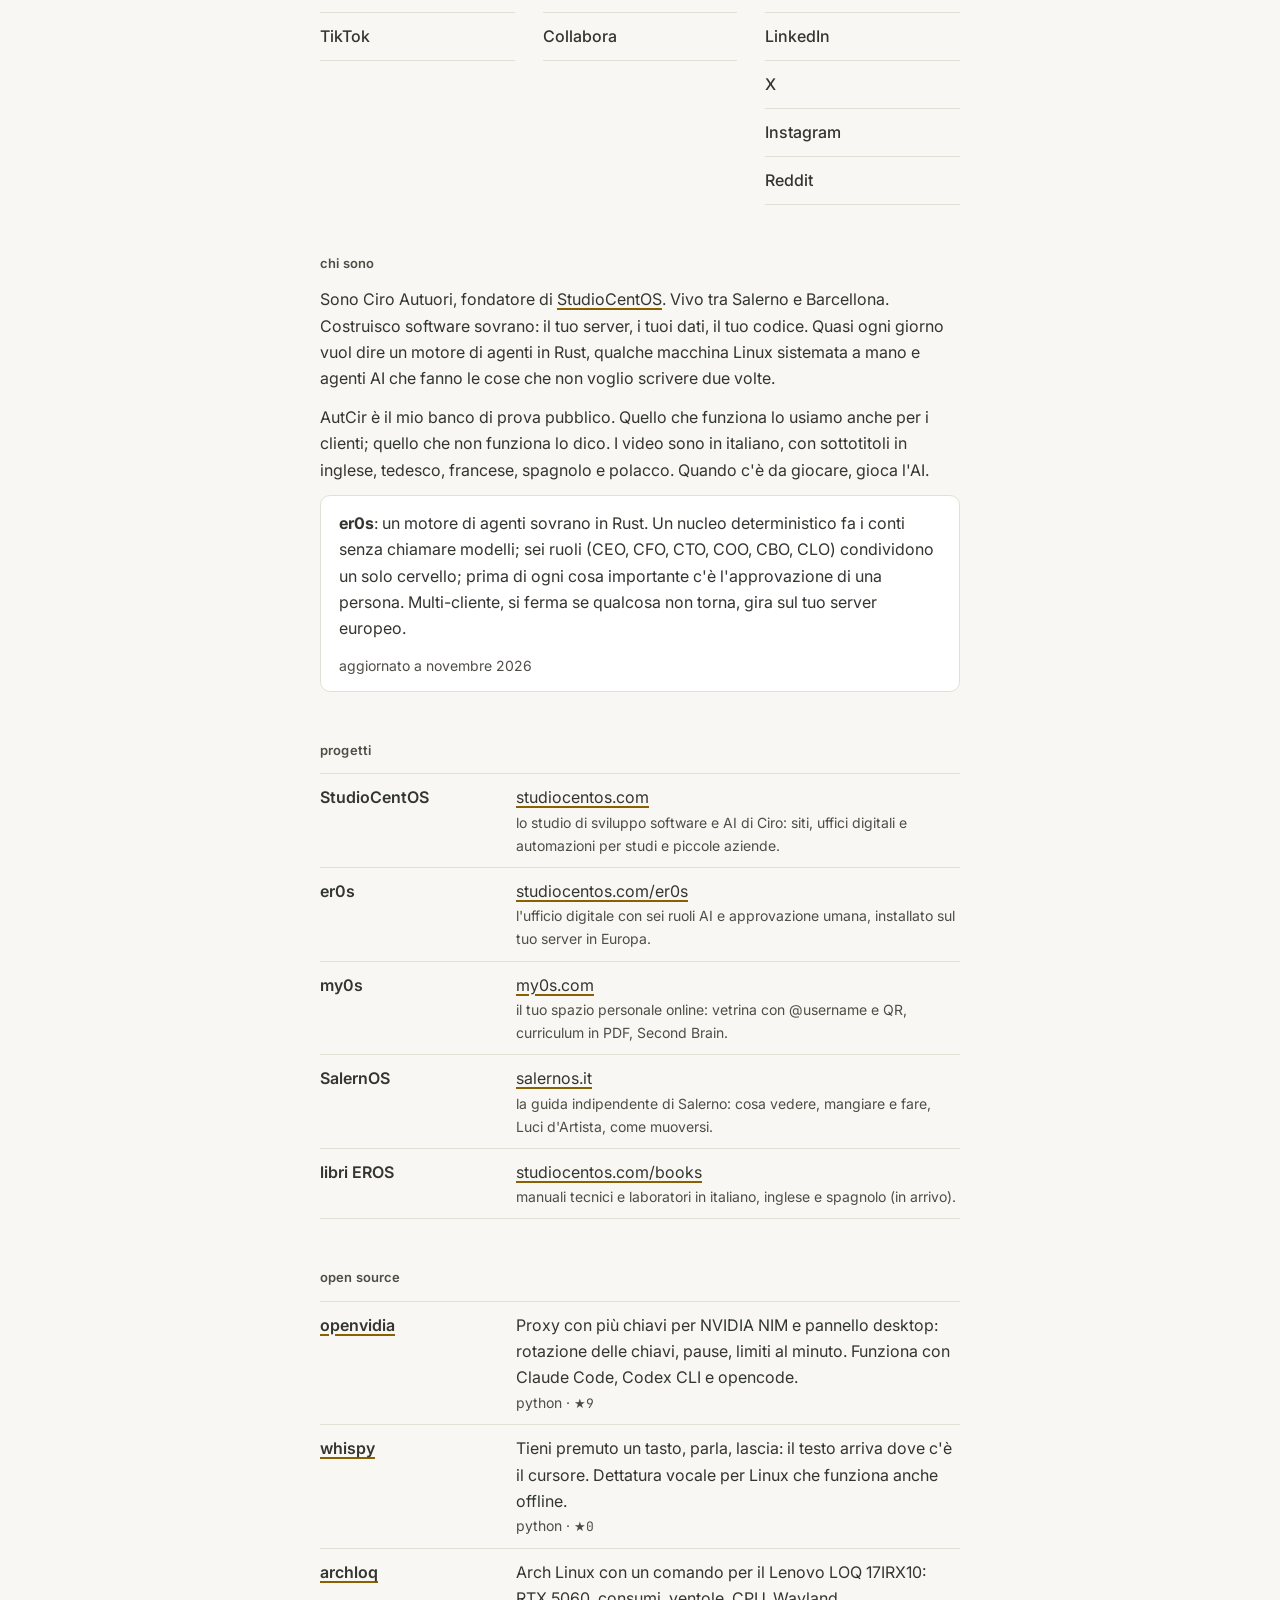
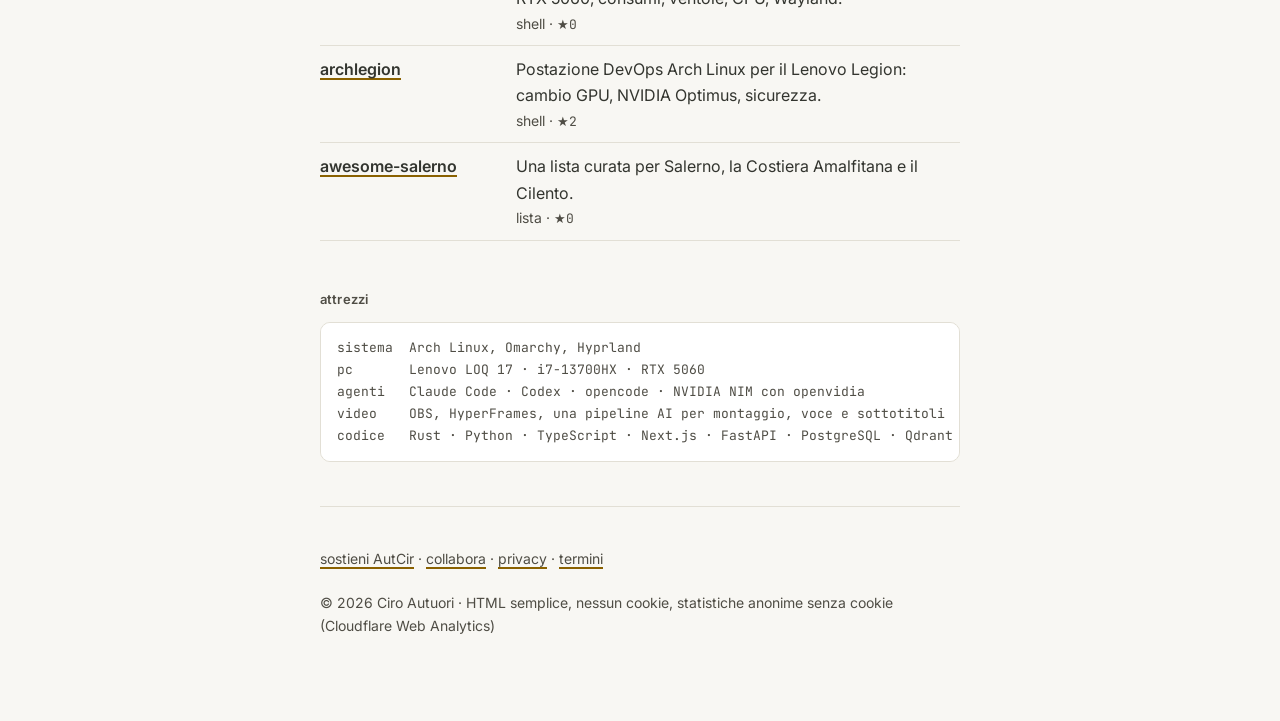
==== commit fc3d5a76: "Ultimi video (tools/sito_ultimi_video.py)" ====
--- a/index.html
+++ b/index.html
@@ -62,7 +62,7 @@
 professionisti e piccole aziende. Ti faccio vedere cosa funziona, cosa si rompe e quanto tempo ti fa risparmiare.</p>
 
 <ul class="cta">
-  <li><a data-ultimo href="https://www.youtube.com/watch?v=zyEPZ99EpHA"><span>Guarda l'ultimo video<small>su YouTube, in italiano</small></span></a></li>
+  <li><a data-ultimo href="https://www.youtube.com/watch?v=9fCe3yfWjpQ"><span>Guarda l'ultimo video<small>su YouTube, in italiano</small></span></a></li>
   <li><a href="https://www.patreon.com/AutCir/posts/generatore-di-mi-175543773"><span>Regalo gratis<small>il generatore di preventivi del video, pronto da usare</small></span></a></li>
   <li><a href="https://studiocentos.com/prenota"><span>Prenota una call<small>gratis: un sito, un bot o un agente AI per te</small></span></a></li>
 </ul>
@@ -70,6 +70,7 @@
 <h2>ultimi video</h2>
 <!-- video:inizio -->
 <ul class="video">
+  <li><a href="https://www.youtube.com/watch?v=9fCe3yfWjpQ"><img src="https://i.ytimg.com/vi/9fCe3yfWjpQ/hqdefault.jpg" width="480" height="270" alt="" loading="lazy" decoding="async"><span class="vt">Ho dato 6 vocali a un&#x27;AI gratis: «da asporto» è diventato «da sport»</span><time datetime="2026-11-22">22 novembre 2026</time></a></li>
   <li><a href="https://www.youtube.com/watch?v=zyEPZ99EpHA"><img src="https://i.ytimg.com/vi/zyEPZ99EpHA/hqdefault.jpg" width="480" height="270" alt="" loading="lazy" decoding="async"><span class="vt">AutCir: l&#x27;AI che prova davvero i tool di AI su lavori veri (trailer)</span><time datetime="2026-11-21">21 novembre 2026</time></a></li>
   <li><a href="https://www.youtube.com/watch?v=0sbqn_7Pnt8"><img src="https://i.ytimg.com/vi/0sbqn_7Pnt8/hqdefault.jpg" width="480" height="270" alt="" loading="lazy" decoding="async"><span class="vt">Ho fatto un corso di Rust con l&#x27;AI: com&#x27;è andata davvero</span><time datetime="2026-11-20">20 novembre 2026</time></a></li>
   <li><a href="https://www.youtube.com/watch?v=ykiTc5raidc"><img src="https://i.ytimg.com/vi/ykiTc5raidc/hqdefault.jpg" width="480" height="270" alt="" loading="lazy" decoding="async"><span class="vt">Provo 3 voci AI gratis che girano sul mio PC (e una quasi batte ElevenLabs)</span><time datetime="2026-11-19">19 novembre 2026</time></a></li>
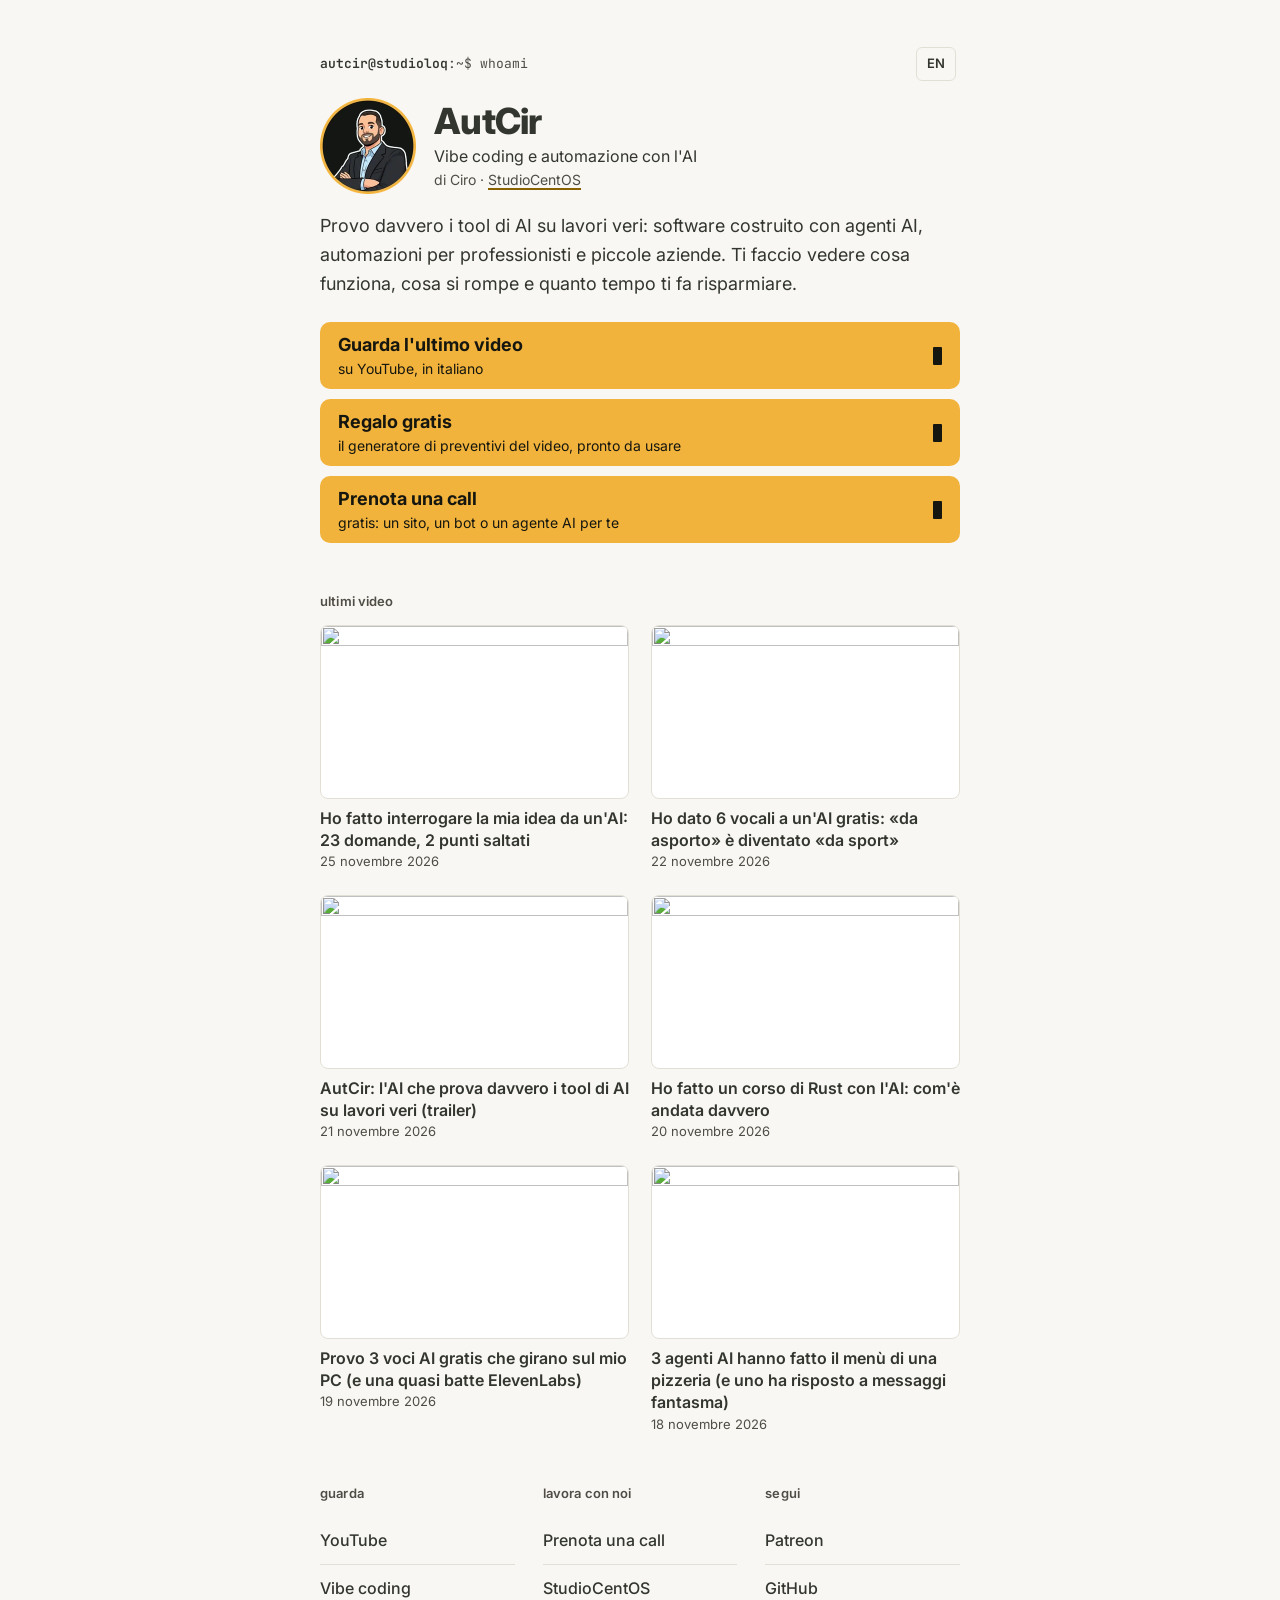
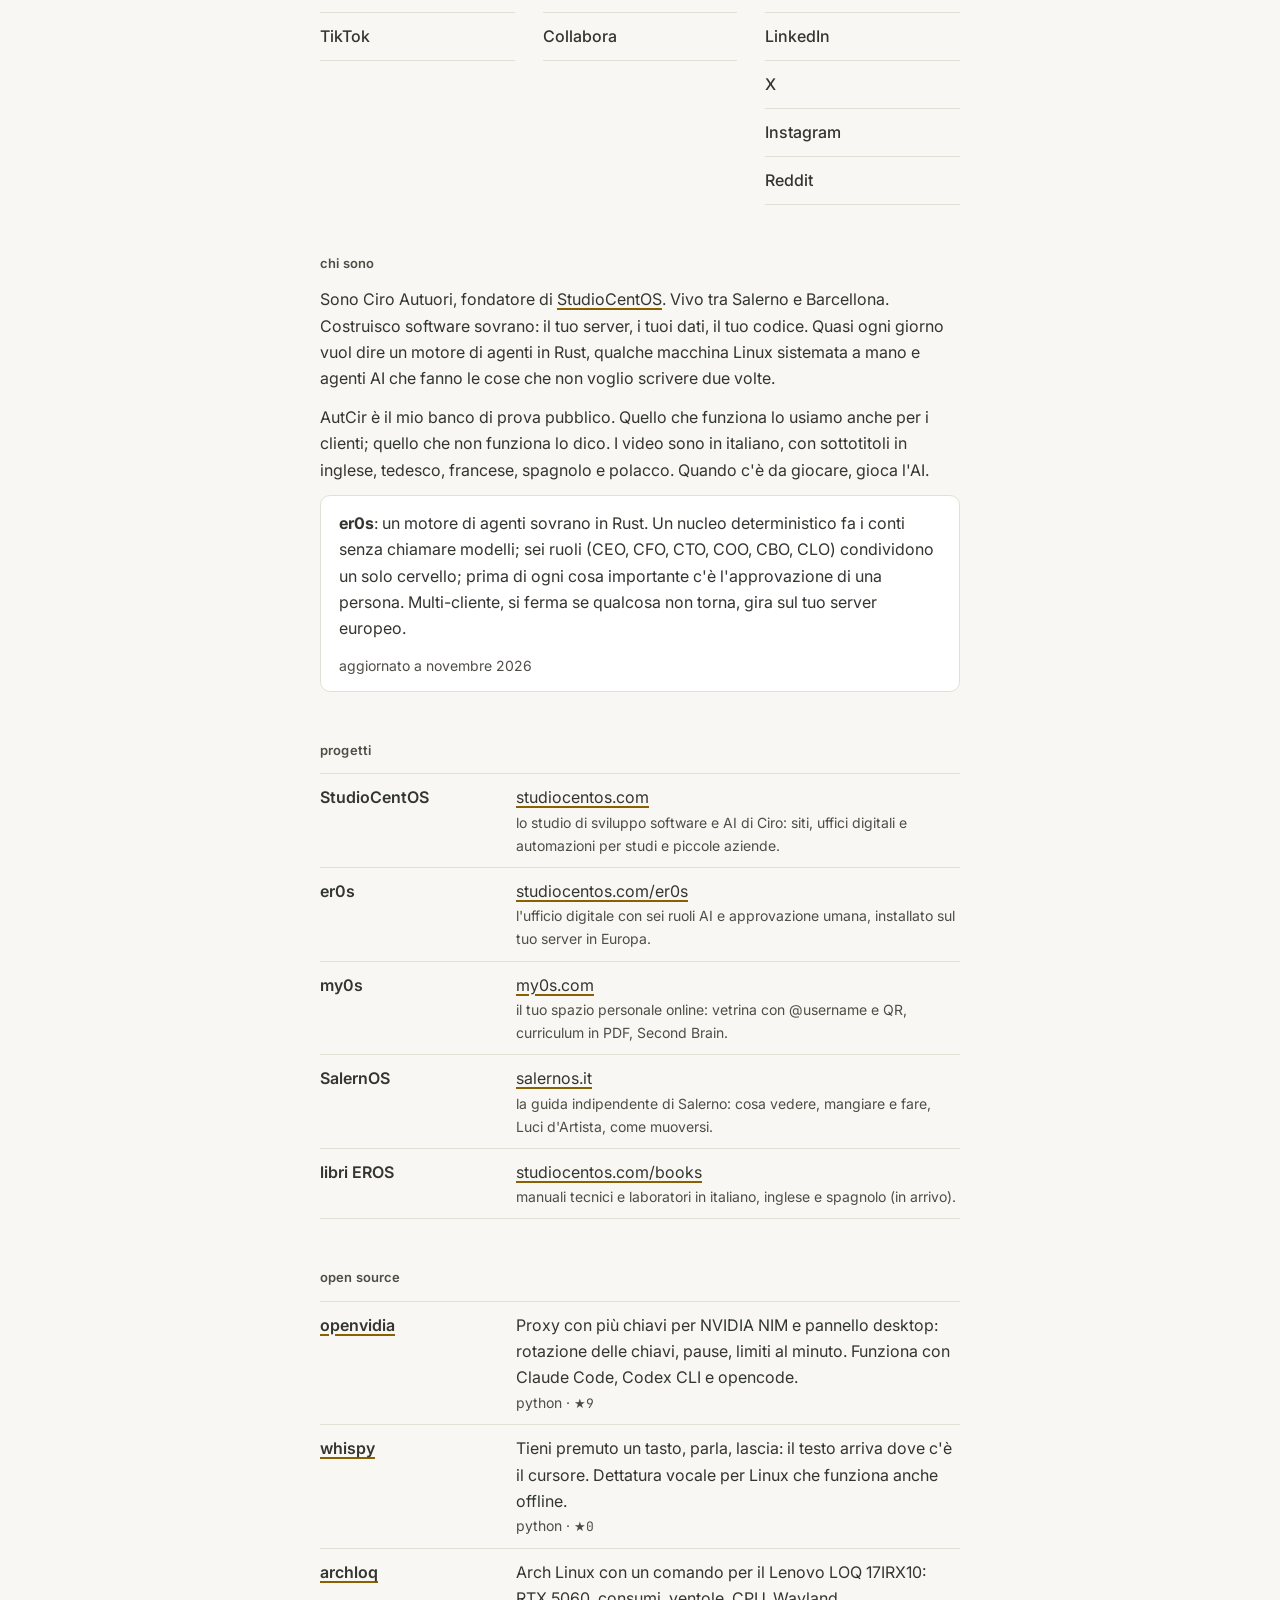
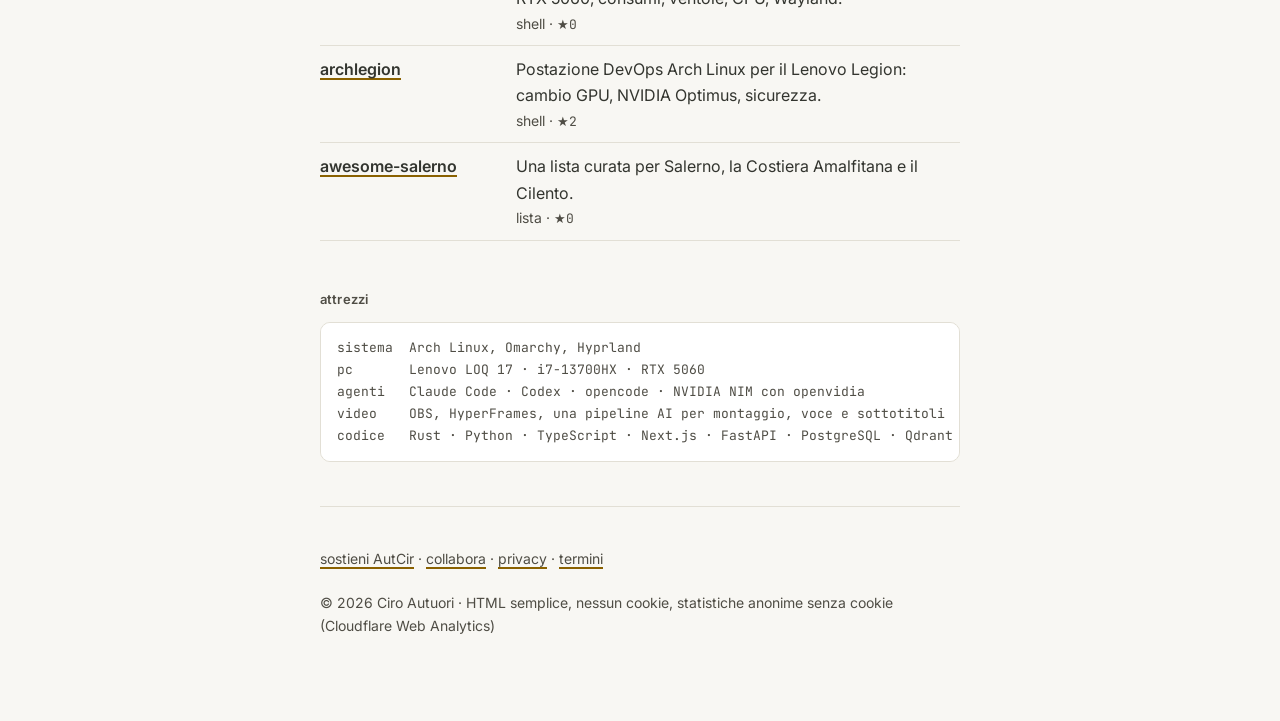
==== commit ada52f4f: "Ultimi video (tools/sito_ultimi_video.py)" ====
--- a/index.html
+++ b/index.html
@@ -62,7 +62,7 @@
 professionisti e piccole aziende. Ti faccio vedere cosa funziona, cosa si rompe e quanto tempo ti fa risparmiare.</p>
 
 <ul class="cta">
-  <li><a data-ultimo href="https://www.youtube.com/watch?v=9fCe3yfWjpQ"><span>Guarda l'ultimo video<small>su YouTube, in italiano</small></span></a></li>
+  <li><a data-ultimo href="https://www.youtube.com/watch?v=3RVAOE5k1Ko"><span>Guarda l'ultimo video<small>su YouTube, in italiano</small></span></a></li>
   <li><a href="https://www.patreon.com/AutCir/posts/generatore-di-mi-175543773"><span>Regalo gratis<small>il generatore di preventivi del video, pronto da usare</small></span></a></li>
   <li><a href="https://studiocentos.com/prenota"><span>Prenota una call<small>gratis: un sito, un bot o un agente AI per te</small></span></a></li>
 </ul>
@@ -70,12 +70,12 @@
 <h2>ultimi video</h2>
 <!-- video:inizio -->
 <ul class="video">
+  <li><a href="https://www.youtube.com/watch?v=3RVAOE5k1Ko"><img src="https://i.ytimg.com/vi/3RVAOE5k1Ko/hqdefault.jpg" width="480" height="270" alt="" loading="lazy" decoding="async"><span class="vt">Ho fatto interrogare la mia idea da un&#x27;AI: 23 domande, 2 punti saltati</span><time datetime="2026-11-25">25 novembre 2026</time></a></li>
   <li><a href="https://www.youtube.com/watch?v=9fCe3yfWjpQ"><img src="https://i.ytimg.com/vi/9fCe3yfWjpQ/hqdefault.jpg" width="480" height="270" alt="" loading="lazy" decoding="async"><span class="vt">Ho dato 6 vocali a un&#x27;AI gratis: «da asporto» è diventato «da sport»</span><time datetime="2026-11-22">22 novembre 2026</time></a></li>
   <li><a href="https://www.youtube.com/watch?v=zyEPZ99EpHA"><img src="https://i.ytimg.com/vi/zyEPZ99EpHA/hqdefault.jpg" width="480" height="270" alt="" loading="lazy" decoding="async"><span class="vt">AutCir: l&#x27;AI che prova davvero i tool di AI su lavori veri (trailer)</span><time datetime="2026-11-21">21 novembre 2026</time></a></li>
   <li><a href="https://www.youtube.com/watch?v=0sbqn_7Pnt8"><img src="https://i.ytimg.com/vi/0sbqn_7Pnt8/hqdefault.jpg" width="480" height="270" alt="" loading="lazy" decoding="async"><span class="vt">Ho fatto un corso di Rust con l&#x27;AI: com&#x27;è andata davvero</span><time datetime="2026-11-20">20 novembre 2026</time></a></li>
   <li><a href="https://www.youtube.com/watch?v=ykiTc5raidc"><img src="https://i.ytimg.com/vi/ykiTc5raidc/hqdefault.jpg" width="480" height="270" alt="" loading="lazy" decoding="async"><span class="vt">Provo 3 voci AI gratis che girano sul mio PC (e una quasi batte ElevenLabs)</span><time datetime="2026-11-19">19 novembre 2026</time></a></li>
   <li><a href="https://www.youtube.com/watch?v=FcA3yZUQg6w"><img src="https://i.ytimg.com/vi/FcA3yZUQg6w/hqdefault.jpg" width="480" height="270" alt="" loading="lazy" decoding="async"><span class="vt">3 agenti AI hanno fatto il menù di una pizzeria (e uno ha risposto a messaggi fantasma)</span><time datetime="2026-11-18">18 novembre 2026</time></a></li>
-  <li><a href="https://www.youtube.com/watch?v=nfrKekQ1xNw"><img src="https://i.ytimg.com/vi/nfrKekQ1xNw/hqdefault.jpg" width="480" height="270" alt="" loading="lazy" decoding="async"><span class="vt">L&#x27;AI mi ha fatto un generatore di preventivi in 8 minuti (ma ha sbagliato 3 cose)</span><time datetime="2026-11-17">17 novembre 2026</time></a></li>
 </ul>
 <!-- video:fine -->
 
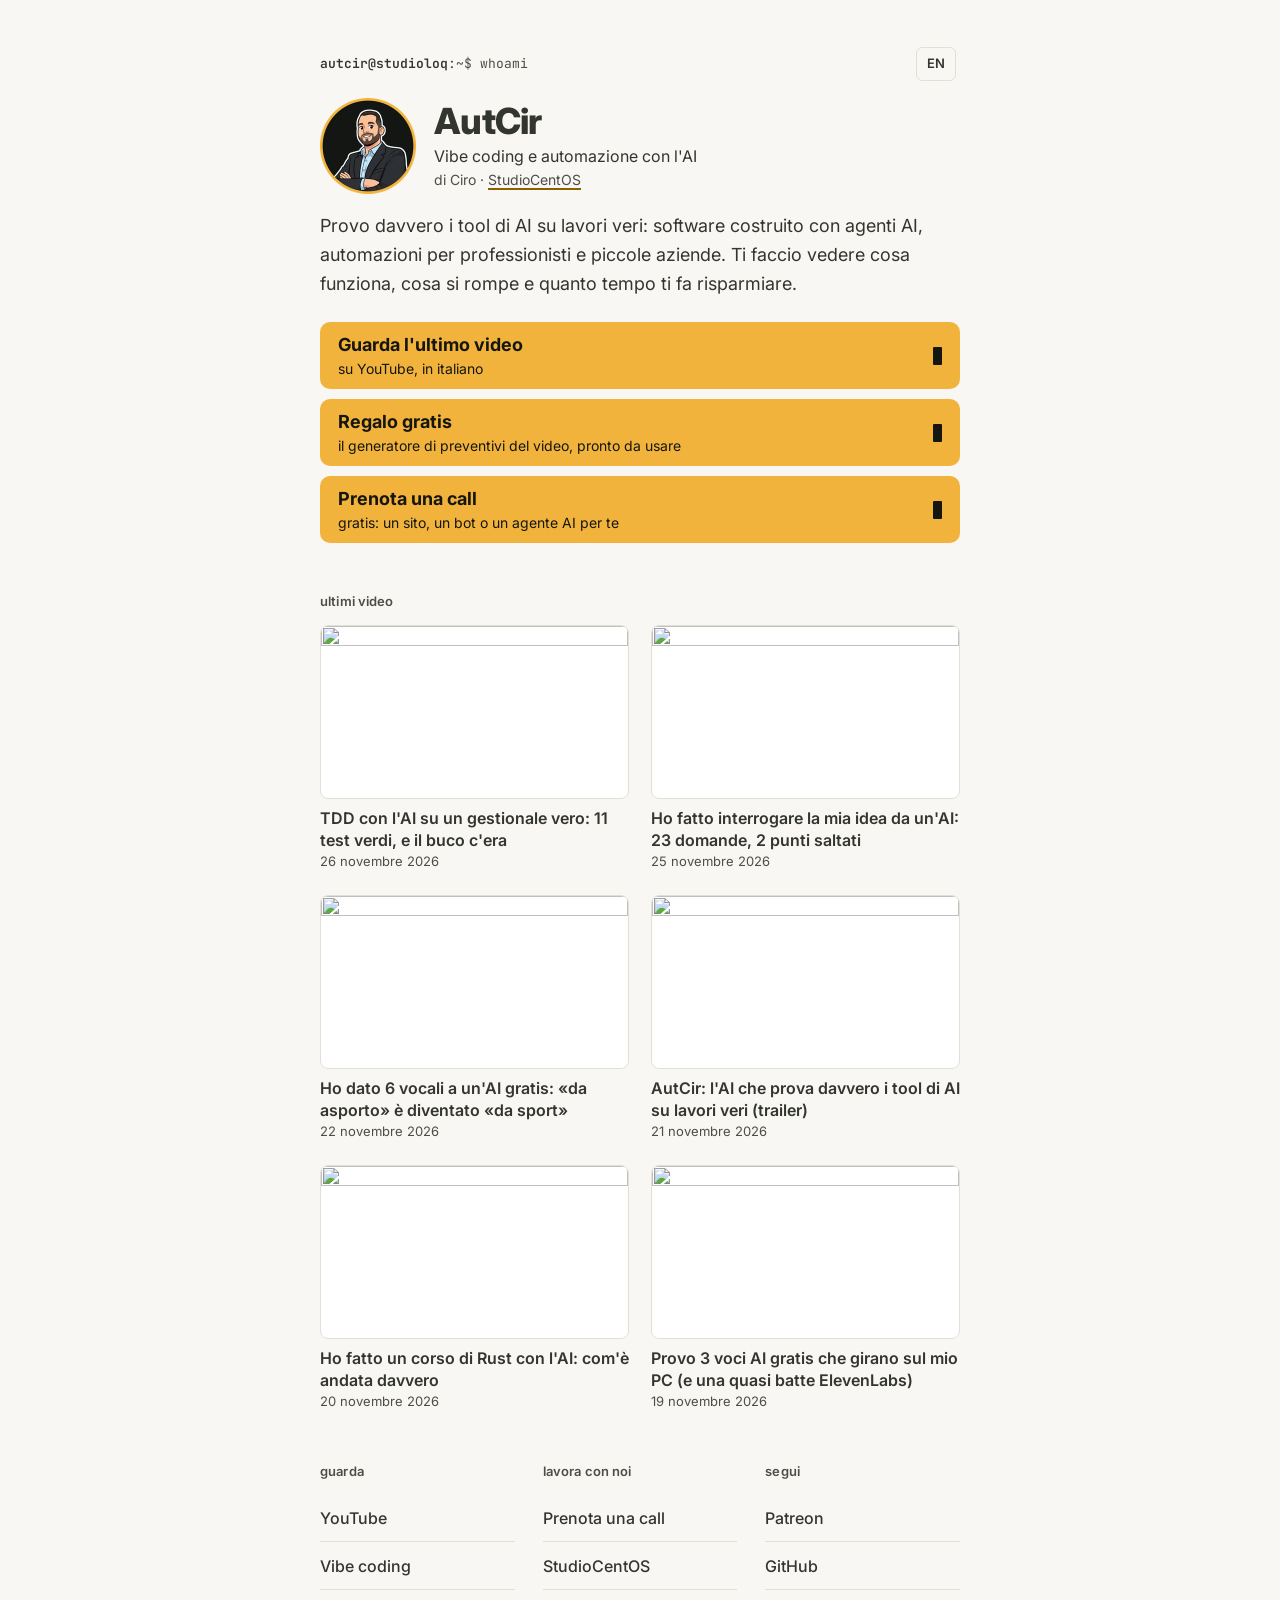
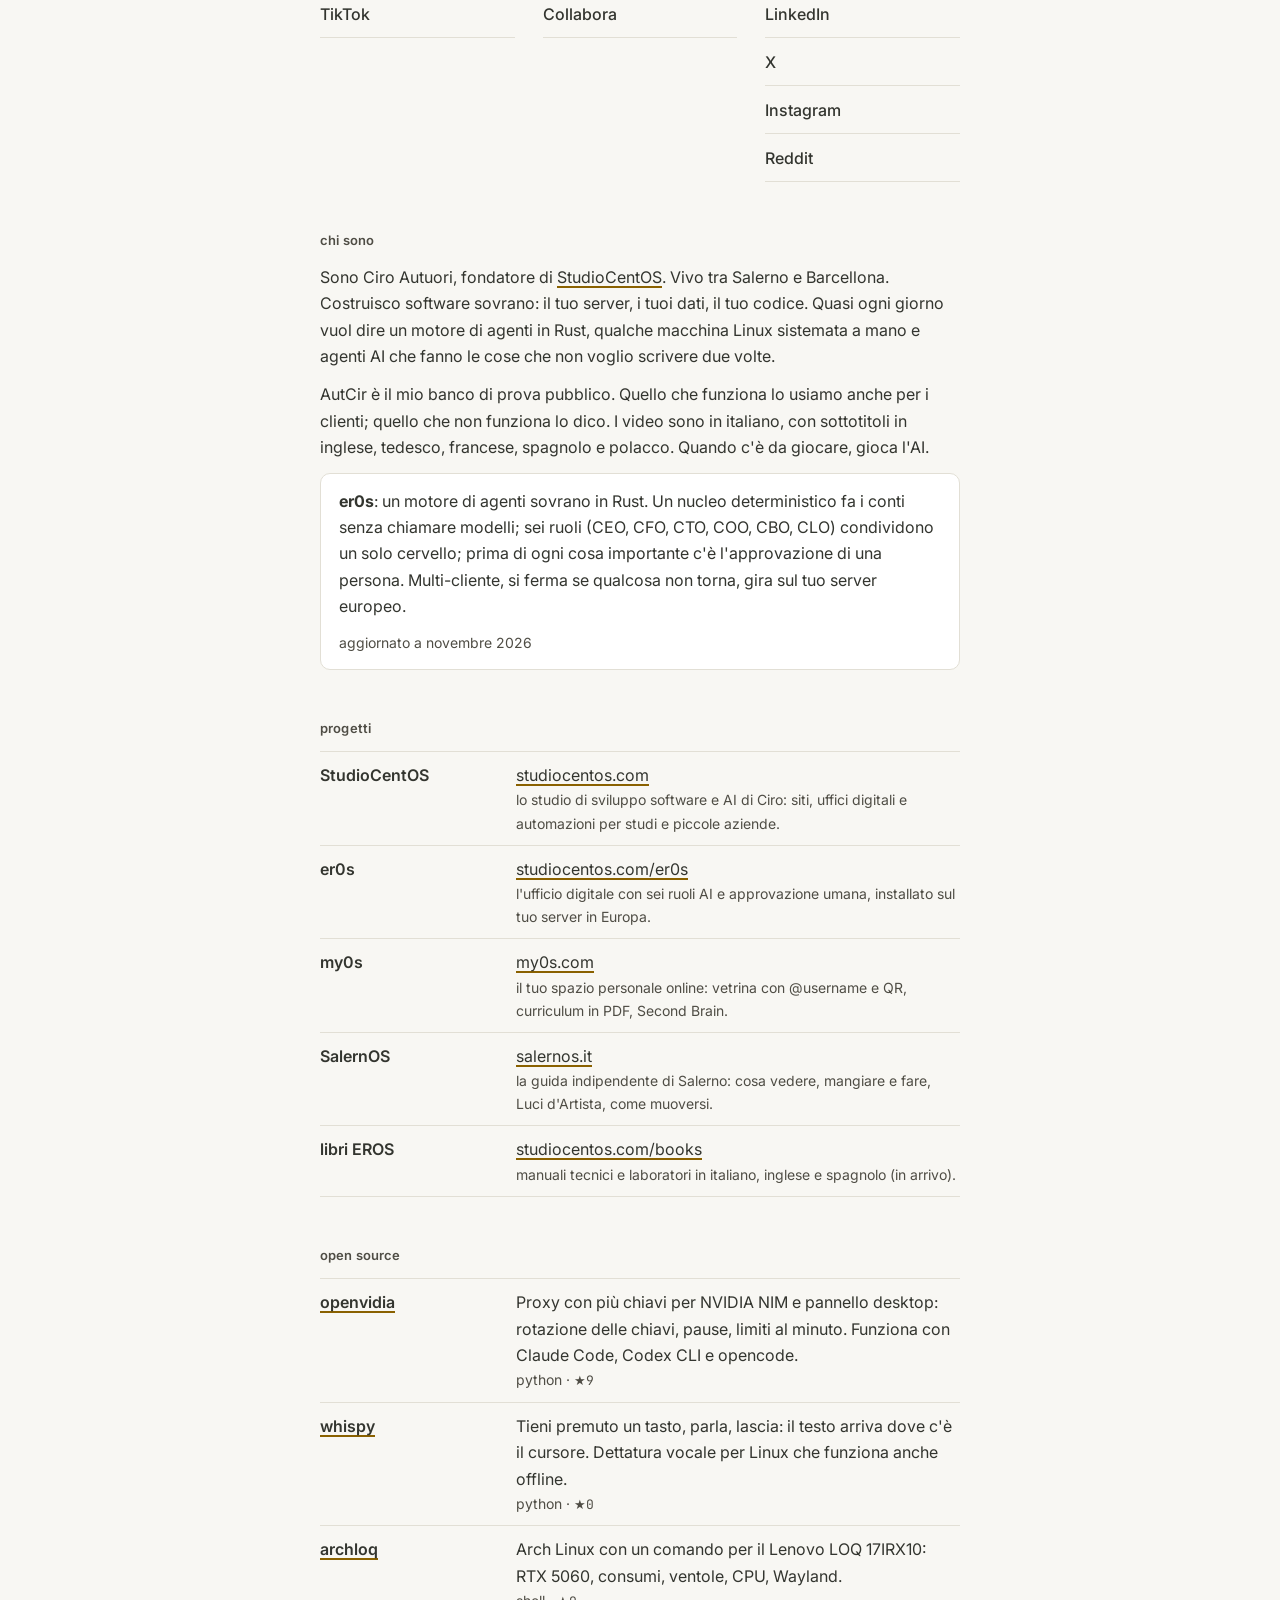
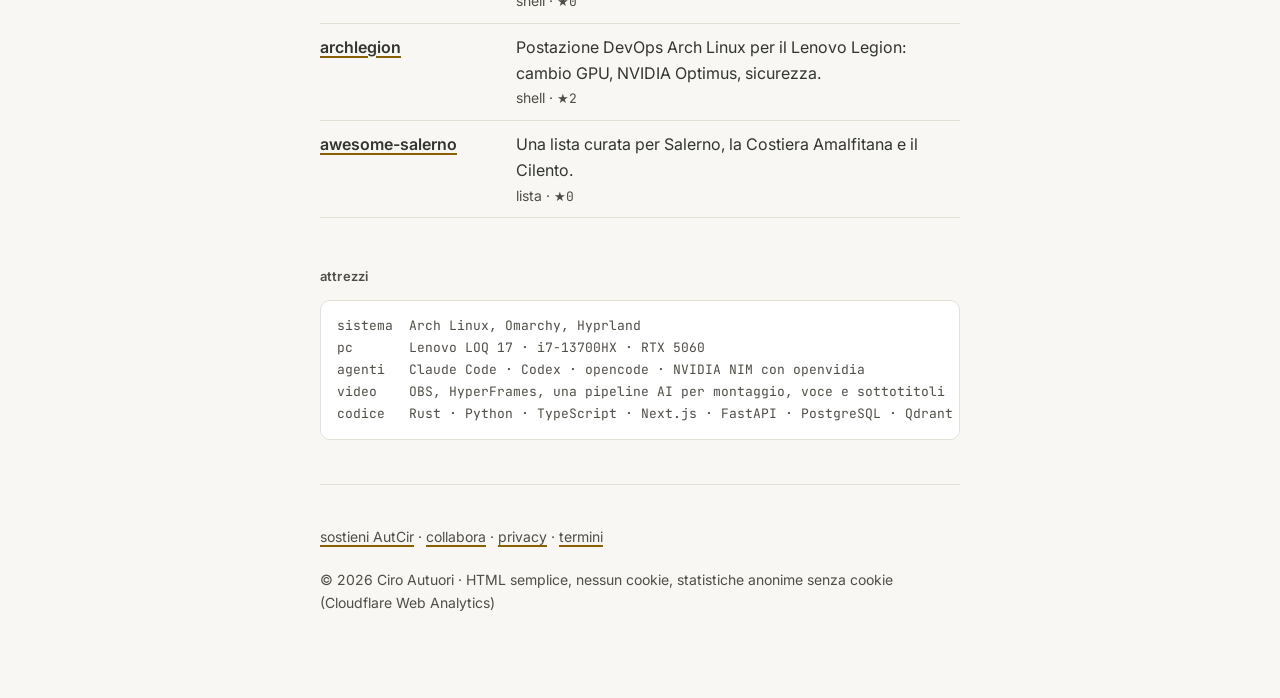
==== commit d63a16de: "Ultimi video (tools/sito_ultimi_video.py)" ====
--- a/index.html
+++ b/index.html
@@ -62,7 +62,7 @@
 professionisti e piccole aziende. Ti faccio vedere cosa funziona, cosa si rompe e quanto tempo ti fa risparmiare.</p>
 
 <ul class="cta">
-  <li><a data-ultimo href="https://www.youtube.com/watch?v=3RVAOE5k1Ko"><span>Guarda l'ultimo video<small>su YouTube, in italiano</small></span></a></li>
+  <li><a data-ultimo href="https://www.youtube.com/watch?v=3ZWCQeqCsUc"><span>Guarda l'ultimo video<small>su YouTube, in italiano</small></span></a></li>
   <li><a href="https://www.patreon.com/AutCir/posts/generatore-di-mi-175543773"><span>Regalo gratis<small>il generatore di preventivi del video, pronto da usare</small></span></a></li>
   <li><a href="https://studiocentos.com/prenota"><span>Prenota una call<small>gratis: un sito, un bot o un agente AI per te</small></span></a></li>
 </ul>
@@ -70,12 +70,12 @@
 <h2>ultimi video</h2>
 <!-- video:inizio -->
 <ul class="video">
+  <li><a href="https://www.youtube.com/watch?v=3ZWCQeqCsUc"><img src="https://i.ytimg.com/vi/3ZWCQeqCsUc/hqdefault.jpg" width="480" height="270" alt="" loading="lazy" decoding="async"><span class="vt">TDD con l&#x27;AI su un gestionale vero: 11 test verdi, e il buco c&#x27;era</span><time datetime="2026-11-26">26 novembre 2026</time></a></li>
   <li><a href="https://www.youtube.com/watch?v=3RVAOE5k1Ko"><img src="https://i.ytimg.com/vi/3RVAOE5k1Ko/hqdefault.jpg" width="480" height="270" alt="" loading="lazy" decoding="async"><span class="vt">Ho fatto interrogare la mia idea da un&#x27;AI: 23 domande, 2 punti saltati</span><time datetime="2026-11-25">25 novembre 2026</time></a></li>
   <li><a href="https://www.youtube.com/watch?v=9fCe3yfWjpQ"><img src="https://i.ytimg.com/vi/9fCe3yfWjpQ/hqdefault.jpg" width="480" height="270" alt="" loading="lazy" decoding="async"><span class="vt">Ho dato 6 vocali a un&#x27;AI gratis: «da asporto» è diventato «da sport»</span><time datetime="2026-11-22">22 novembre 2026</time></a></li>
   <li><a href="https://www.youtube.com/watch?v=zyEPZ99EpHA"><img src="https://i.ytimg.com/vi/zyEPZ99EpHA/hqdefault.jpg" width="480" height="270" alt="" loading="lazy" decoding="async"><span class="vt">AutCir: l&#x27;AI che prova davvero i tool di AI su lavori veri (trailer)</span><time datetime="2026-11-21">21 novembre 2026</time></a></li>
   <li><a href="https://www.youtube.com/watch?v=0sbqn_7Pnt8"><img src="https://i.ytimg.com/vi/0sbqn_7Pnt8/hqdefault.jpg" width="480" height="270" alt="" loading="lazy" decoding="async"><span class="vt">Ho fatto un corso di Rust con l&#x27;AI: com&#x27;è andata davvero</span><time datetime="2026-11-20">20 novembre 2026</time></a></li>
   <li><a href="https://www.youtube.com/watch?v=ykiTc5raidc"><img src="https://i.ytimg.com/vi/ykiTc5raidc/hqdefault.jpg" width="480" height="270" alt="" loading="lazy" decoding="async"><span class="vt">Provo 3 voci AI gratis che girano sul mio PC (e una quasi batte ElevenLabs)</span><time datetime="2026-11-19">19 novembre 2026</time></a></li>
-  <li><a href="https://www.youtube.com/watch?v=FcA3yZUQg6w"><img src="https://i.ytimg.com/vi/FcA3yZUQg6w/hqdefault.jpg" width="480" height="270" alt="" loading="lazy" decoding="async"><span class="vt">3 agenti AI hanno fatto il menù di una pizzeria (e uno ha risposto a messaggi fantasma)</span><time datetime="2026-11-18">18 novembre 2026</time></a></li>
 </ul>
 <!-- video:fine -->
 
